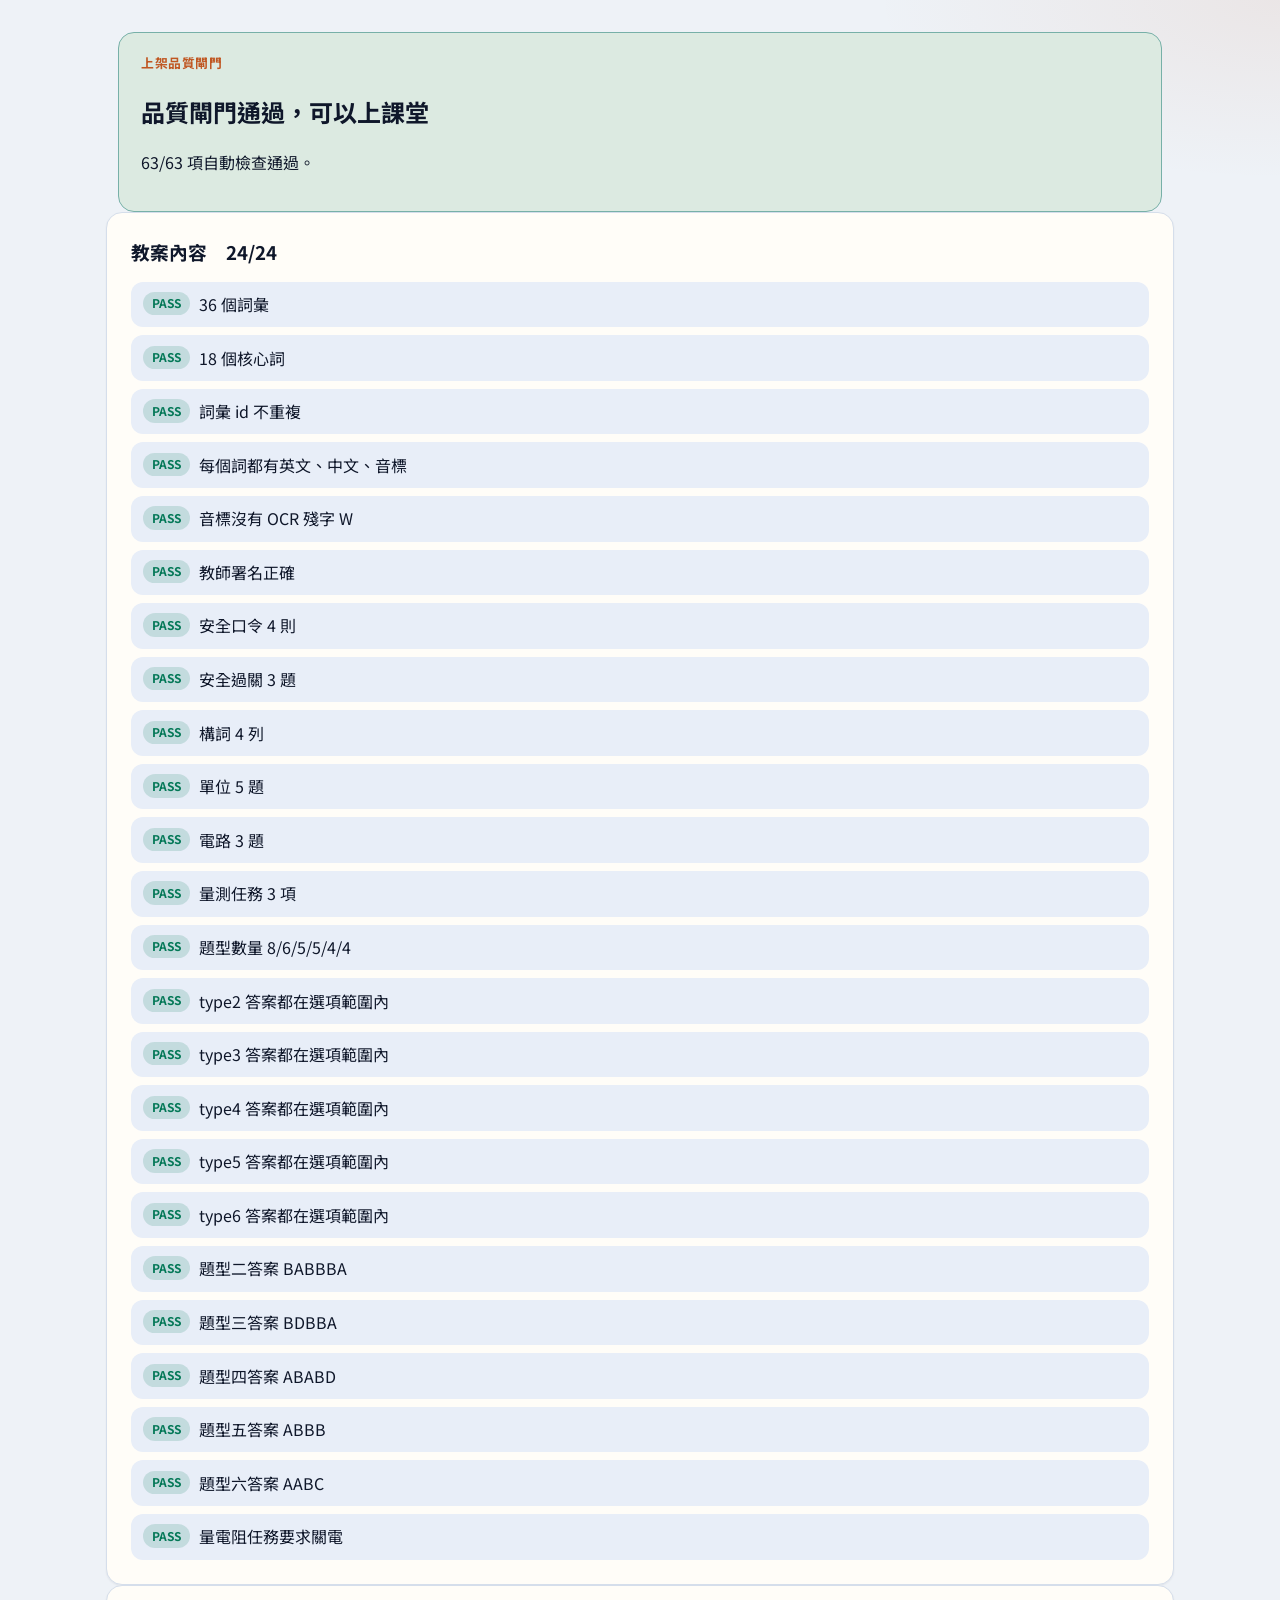
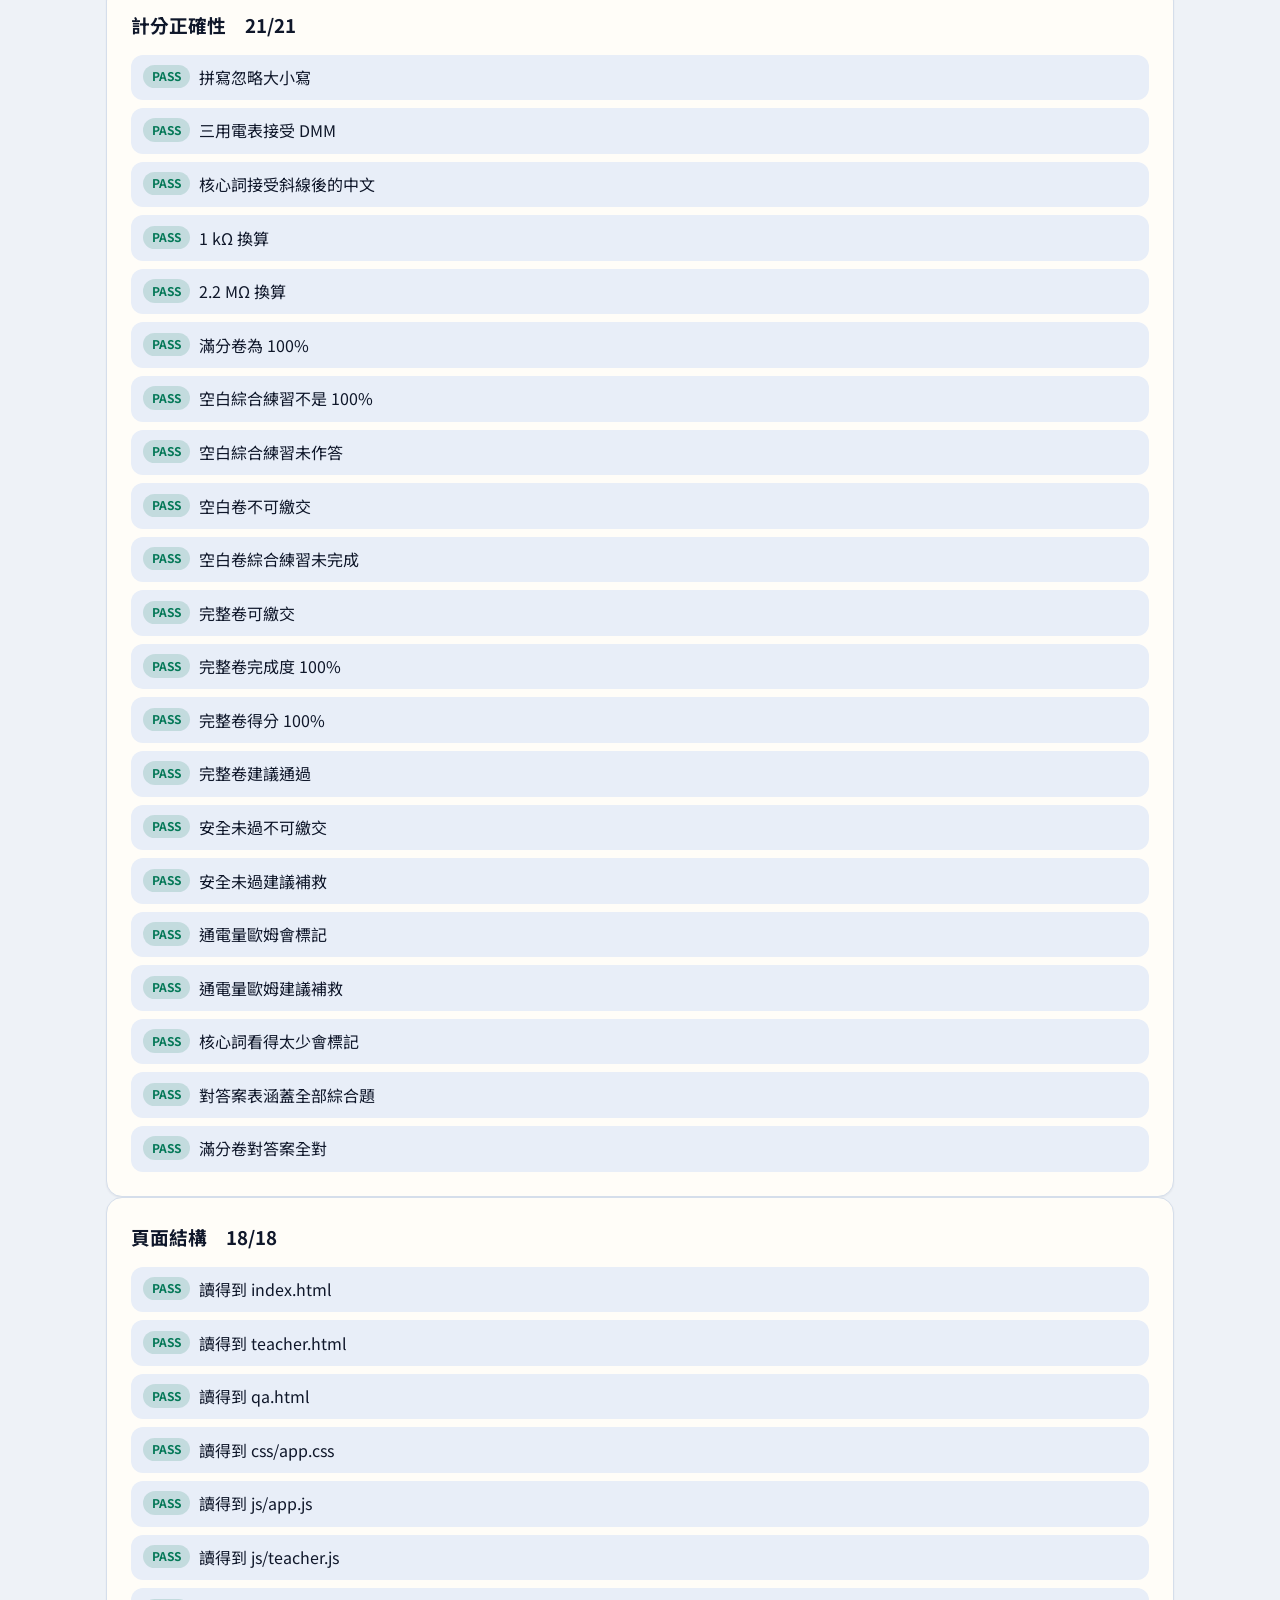
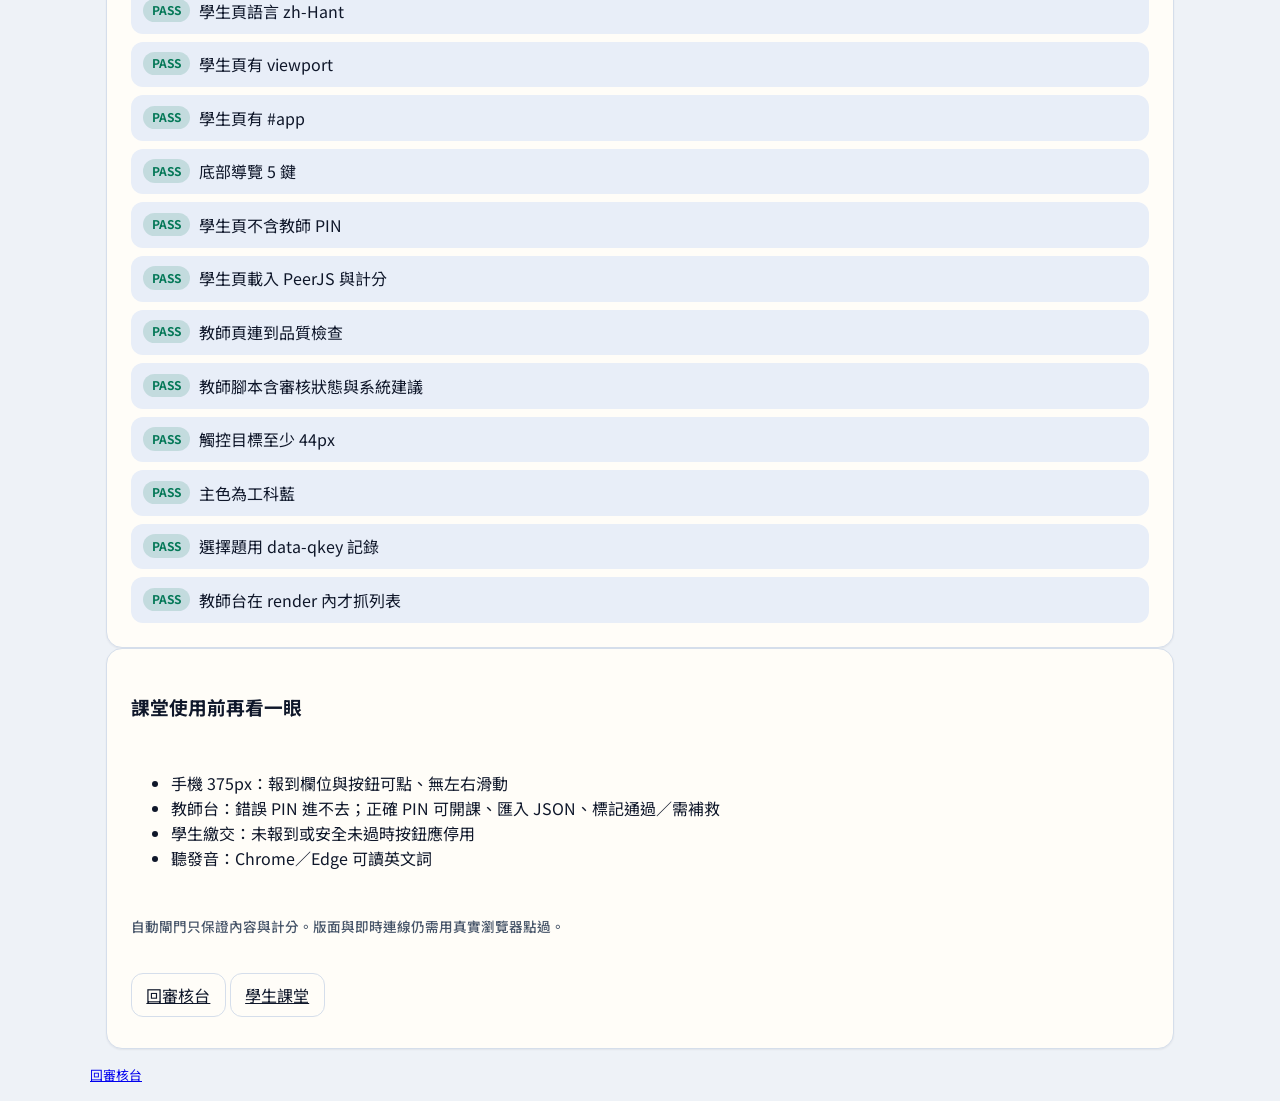
==== qa.html @ 3481a783 "Add the classroom site foundation with scoring, teacher review, and a quality gate. EOF  Co-authored" ====
<!DOCTYPE html>
<html lang="zh-Hant">
<head>
  <meta charset="UTF-8">
  <meta name="viewport" content="width=device-width, initial-scale=1">
  <title>品質檢查｜DMM English Lab</title>
  <link rel="stylesheet" href="css/app.css">
  <link href="https://fonts.googleapis.com/css2?family=IBM+Plex+Sans:wght@400;600&family=Noto+Sans+TC:wght@400;700&display=swap" rel="stylesheet">
</head>
<body>
  <main id="results" style="padding:1rem"></main>
  <p class="footer-note"><a href="teacher.html">回審核台</a></p>
  <script src="js/content.js"></script>
  <script src="js/store.js"></script>
  <script src="js/score.js"></script>
  <script src="js/qa.js"></script>
</body>
</html>
---- css/app.css ----
:root {
  --color-primary: #1e4e8c;
  --color-primary-hover: #163a68;
  --color-on-primary: #ffffff;
  --color-secondary: #c05621;
  --color-accent: #0f766e;
  --color-background: #eef2f7;
  --color-paper: #fffdf8;
  --color-foreground: #0f172a;
  --color-muted: #e8eef8;
  --color-muted-fg: #475569;
  --color-border: #d5deeb;
  --color-destructive: #b42318;
  --color-success: #047857;
  --color-warning: #b45309;
  --color-ring: #1e4e8c;
  --space-xs: 0.25rem;
  --space-sm: 0.5rem;
  --space-md: 1rem;
  --space-lg: 1.5rem;
  --space-xl: 2rem;
  --space-2xl: 3rem;
  --shadow-sm: 0 1px 2px rgba(15, 23, 42, 0.06);
  --shadow-md: 0 6px 16px rgba(15, 23, 42, 0.08);
  --shadow-lg: 0 16px 32px rgba(15, 23, 42, 0.12);
  --radius: 16px;
  --radius-sm: 10px;
  --font: "Noto Sans TC", "IBM Plex Sans", "Segoe UI", sans-serif;
  --mono: "IBM Plex Mono", "Cascadia Mono", ui-monospace, monospace;
  --z-nav: 50;
  --z-overlay: 60;
  --z-modal: 70;
  --focus: 0 0 0 3px rgba(30, 78, 140, 0.35);
}

@media (prefers-color-scheme: dark) {
  :root {
    --color-background: #0b1220;
    --color-paper: #121a2b;
    --color-foreground: #f1f5f9;
    --color-muted: #1b2538;
    --color-muted-fg: #94a3b8;
    --color-border: #2b3b57;
    --color-primary: #6ea8ff;
    --color-on-primary: #0b1220;
    --color-primary-hover: #8bb8ff;
    --shadow-md: 0 8px 20px rgba(0, 0, 0, 0.35);
  }
}

* { box-sizing: border-box; }
html, body { margin: 0; min-height: 100%; }
html { color-scheme: light dark; }
body {
  font-family: var(--font);
  background:
    radial-gradient(1200px 500px at 10% -10%, rgba(30, 78, 140, 0.12), transparent 50%),
    radial-gradient(900px 400px at 100% 0%, rgba(192, 86, 33, 0.08), transparent 45%),
    var(--color-background);
  color: var(--color-foreground);
  line-height: 1.55;
  font-size: 16px;
}

img, svg { display: block; max-width: 100%; }
button, a, input, select, textarea { font: inherit; }
button, .btn { cursor: pointer; }
:focus-visible { outline: none; box-shadow: var(--focus); }

.app-shell {
  min-height: 100dvh;
  display: grid;
  grid-template-rows: auto 1fr auto;
}

.topbar {
  position: sticky;
  top: 0;
  z-index: var(--z-nav);
  display: flex;
  align-items: center;
  gap: var(--space-md);
  padding: 0.75rem 1rem;
  background: color-mix(in srgb, var(--color-paper) 88%, transparent);
  backdrop-filter: blur(12px);
  border-bottom: 1px solid var(--color-border);
}
.brand { display: flex; align-items: center; gap: 0.75rem; min-width: 0; }
.brand-mark {
  width: 40px; height: 40px; flex: 0 0 40px;
  border-radius: 12px;
  background: var(--color-primary);
  color: var(--color-on-primary);
  display: grid; place-items: center;
}
.brand h1 { font-size: 0.95rem; margin: 0; line-height: 1.25; }
.brand p { margin: 0; color: var(--color-muted-fg); font-size: 0.75rem; }
.topbar-progress { flex: 1; min-width: 80px; }
.progress-track {
  height: 8px; border-radius: 99px;
  background: var(--color-muted);
  overflow: hidden;
}
.progress-fill {
  height: 100%; width: 0;
  background: linear-gradient(90deg, var(--color-accent), var(--color-primary));
  transition: width 220ms ease;
}
.icon-btn, .btn {
  min-height: 44px;
  min-width: 44px;
  border: 1px solid transparent;
  border-radius: 12px;
  padding: 0.55rem 0.9rem;
  background: var(--color-muted);
  color: var(--color-foreground);
  transition: background 180ms ease, transform 160ms ease, box-shadow 180ms ease;
}
.icon-btn { display: grid; place-items: center; padding: 0.5rem; }
.btn:hover, .icon-btn:hover { background: color-mix(in srgb, var(--color-muted) 70%, var(--color-primary) 12%); }
.btn:active, .icon-btn:active { transform: translateY(1px) scale(0.98); }
.btn-primary { background: var(--color-primary); color: var(--color-on-primary); }
.btn-primary:hover { background: var(--color-primary-hover); }
.btn-accent { background: var(--color-accent); color: #fff; }
.btn-ghost { background: transparent; border-color: var(--color-border); }
.btn-danger { background: var(--color-destructive); color: #fff; }
.btn:disabled { opacity: 0.5; cursor: not-allowed; transform: none; }

main { width: min(1100px, calc(100% - 1.5rem)); margin: 0 auto; padding: 1rem 0 5.5rem; }
.footer-note {
  width: min(1100px, calc(100% - 1.5rem));
  margin: 0 auto 1rem;
  color: var(--color-muted-fg);
  font-size: 0.8rem;
  display: flex; justify-content: space-between; gap: 1rem; flex-wrap: wrap;
}

.hero, .card, .module-card, .stat, .panel {
  background: var(--color-paper);
  border: 1px solid var(--color-border);
  border-radius: var(--radius);
  box-shadow: var(--shadow-sm);
}
.hero { padding: 1.5rem; display: grid; gap: 1rem; }
.hero h2 { margin: 0 0 0.35rem; font-size: clamp(1.4rem, 3vw, 2rem); }
.kicker { color: var(--color-secondary); font-weight: 700; letter-spacing: 0.04em; font-size: 0.8rem; }
.hero-grid { display: grid; grid-template-columns: 1.4fr 1fr; gap: 1rem; }
@media (max-width: 800px) { .hero-grid { grid-template-columns: 1fr; } }

.goal-list { margin: 0; padding: 0; list-style: none; display: grid; gap: 0.5rem; }
.goal-list li {
  display: flex; gap: 0.6rem; align-items: flex-start;
  padding: 0.65rem 0.75rem; border-radius: 12px; background: var(--color-muted);
}
.badge {
  display: inline-flex; align-items: center; gap: 0.3rem;
  border-radius: 999px; padding: 0.15rem 0.55rem;
  font-size: 0.75rem; font-weight: 700;
  background: color-mix(in srgb, var(--color-secondary) 18%, transparent);
  color: var(--color-secondary);
}
.badge-core { background: color-mix(in srgb, var(--color-primary) 16%, transparent); color: var(--color-primary); }
.badge-ok { background: color-mix(in srgb, var(--color-success) 16%, transparent); color: var(--color-success); }
.badge-warn { background: color-mix(in srgb, var(--color-warning) 18%, transparent); color: var(--color-warning); }
.badge-bad { background: color-mix(in srgb, var(--color-destructive) 16%, transparent); color: var(--color-destructive); }

.grid { display: grid; gap: 0.9rem; }
.grid-2 { grid-template-columns: repeat(2, minmax(0, 1fr)); }
.grid-3 { grid-template-columns: repeat(3, minmax(0, 1fr)); }
@media (max-width: 800px) { .grid-2, .grid-3 { grid-template-columns: 1fr; } }

.module-card { padding: 1rem; display: grid; gap: 0.45rem; text-align: left; width: 100%; }
.module-card .meta { color: var(--color-muted-fg); font-size: 0.85rem; }
.module-card.done { border-color: color-mix(in srgb, var(--color-success) 45%, var(--color-border)); }

.form { display: grid; gap: 0.85rem; }
label { display: grid; gap: 0.3rem; font-weight: 650; }
input, select, textarea {
  min-height: 44px; border-radius: 12px;
  border: 1px solid var(--color-border);
  background: var(--color-paper);
  color: var(--color-foreground);
  padding: 0.55rem 0.75rem;
}
.help { font-weight: 500; color: var(--color-muted-fg); font-size: 0.85rem; }
.error { color: var(--color-destructive); font-size: 0.85rem; }

.choice, .flash, .task {
  border: 1px solid var(--color-border);
  border-radius: 14px;
  padding: 0.85rem 1rem;
  background: var(--color-paper);
  text-align: left;
  width: 100%;
}
.choice { display: flex; gap: 0.7rem; align-items: center; min-height: 48px; }
.choice.selected { border-color: var(--color-primary); box-shadow: var(--focus); }
.choice.correct { border-color: var(--color-success); background: color-mix(in srgb, var(--color-success) 10%, var(--color-paper)); }
.choice.wrong { border-color: var(--color-destructive); background: color-mix(in srgb, var(--color-destructive) 8%, var(--color-paper)); }

.flash {
  min-height: 220px;
  display: grid; place-items: center; text-align: center; gap: 0.4rem;
}
.flash .en { font-size: clamp(1.4rem, 4vw, 2.1rem); font-weight: 800; }
.flash .kk { font-family: var(--mono); color: var(--color-muted-fg); }
.star { color: var(--color-secondary); }

.lab {
  display: grid; grid-template-columns: 1.1fr 0.9fr; gap: 1rem;
}
@media (max-width: 860px) { .lab { grid-template-columns: 1fr; } }
.meter {
  background: #111827; color: #d1fae5; border-radius: 18px; padding: 1rem;
  font-family: var(--mono);
}
.meter-screen {
  background: #042f2e; border-radius: 10px; padding: 0.8rem;
  font-size: 1.6rem; letter-spacing: 0.04em;
}
.knob-row, .probe-row { display: flex; flex-wrap: wrap; gap: 0.5rem; margin-top: 0.8rem; }
.seg {
  min-height: 44px; border-radius: 999px; border: 1px solid #334155;
  background: #1f2937; color: #e2e8f0; padding: 0.4rem 0.8rem;
}
.seg.on { background: var(--color-accent); border-color: transparent; color: #fff; }

.dock {
  position: fixed; bottom: 0; left: 0; right: 0; z-index: var(--z-nav);
  background: color-mix(in srgb, var(--color-paper) 92%, transparent);
  backdrop-filter: blur(12px);
  border-top: 1px solid var(--color-border);
  display: flex; justify-content: center; gap: 0.5rem;
  padding: 0.55rem 0.75rem calc(0.55rem + env(safe-area-inset-bottom));
}
.dock a, .dock button {
  flex: 1; max-width: 160px;
  display: grid; justify-items: center; gap: 0.15rem;
  font-size: 0.75rem; text-decoration: none; color: var(--color-muted-fg);
  background: transparent; border: 0; min-height: 48px;
}
.dock .active { color: var(--color-primary); font-weight: 700; }

.modal-bg {
  position: fixed; inset: 0; z-index: var(--z-modal);
  background: rgba(15, 23, 42, 0.52);
  display: grid; place-items: center; padding: 1rem;
}
.modal { width: min(560px, 100%); padding: 1.2rem; }
.hidden { display: none !important; }
.sr-only {
  position: absolute; width: 1px; height: 1px; padding: 0; margin: -1px;
  overflow: hidden; clip: rect(0,0,0,0); border: 0;
}

table { width: 100%; border-collapse: collapse; }
th, td { border-bottom: 1px solid var(--color-border); padding: 0.55rem 0.4rem; text-align: left; vertical-align: top; }
th { font-size: 0.8rem; color: var(--color-muted-fg); }
.table-wrap { overflow: auto; }

.toast {
  position: fixed; right: 1rem; bottom: 5.2rem; z-index: var(--z-overlay);
  background: var(--color-foreground); color: var(--color-paper);
  padding: 0.7rem 0.9rem; border-radius: 12px; box-shadow: var(--shadow-lg);
}

@media (prefers-reduced-motion: reduce) {
  * { animation: none !important; transition: none !important; }
}

.qa-banner {
  padding: 1.25rem 1.4rem;
  border-radius: var(--radius);
  margin: 1rem auto 0;
  width: min(1100px, calc(100% - 1.5rem));
  border: 1px solid var(--color-border);
}
.qa-banner.pass {
  background: color-mix(in srgb, var(--color-success) 14%, var(--color-paper));
  border-color: color-mix(in srgb, var(--color-success) 45%, var(--color-border));
}
.qa-banner.fail {
  background: color-mix(in srgb, var(--color-destructive) 10%, var(--color-paper));
  border-color: color-mix(in srgb, var(--color-destructive) 40%, var(--color-border));
}
.qa-group h3 { margin: 0; }
.verdict {
  padding: 0.9rem 1rem;
  border-radius: 12px;
  border: 1px solid var(--color-border);
  background: var(--color-muted);
}
.verdict.pass { border-color: color-mix(in srgb, var(--color-success) 45%, var(--color-border)); }
.verdict.fail { border-color: color-mix(in srgb, var(--color-destructive) 45%, var(--color-border)); }
.verdict.warn { border-color: color-mix(in srgb, var(--color-warning) 45%, var(--color-border)); }
.verdict p { margin: 0.35rem 0 0; }
.answer-row {
  display: flex;
  justify-content: space-between;
  gap: 1rem;
  padding: 0.45rem 0;
  border-bottom: 1px solid var(--color-border);
  font-size: 0.9rem;
}
.answer-row.wrong { color: var(--color-destructive); }
.filter-bar .btn.on {
  background: var(--color-primary);
  color: var(--color-on-primary);
  border-color: transparent;
}
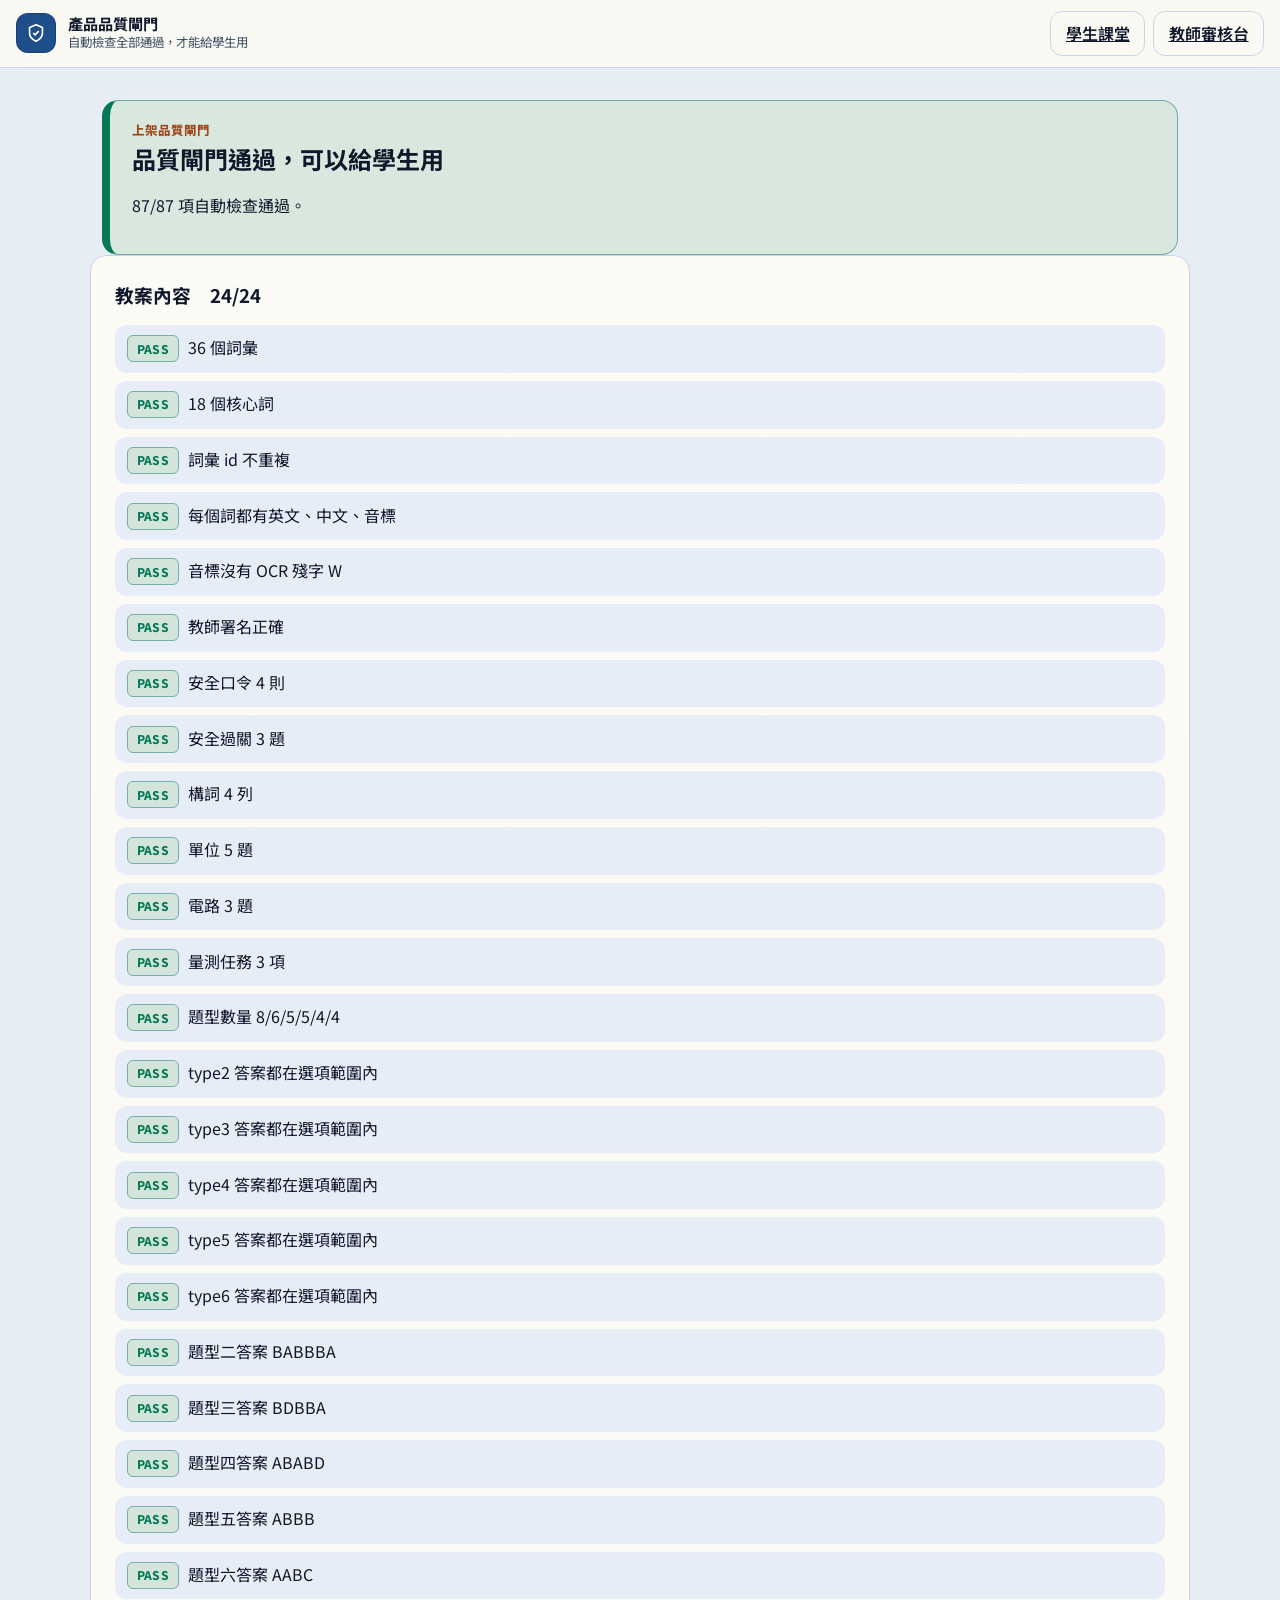
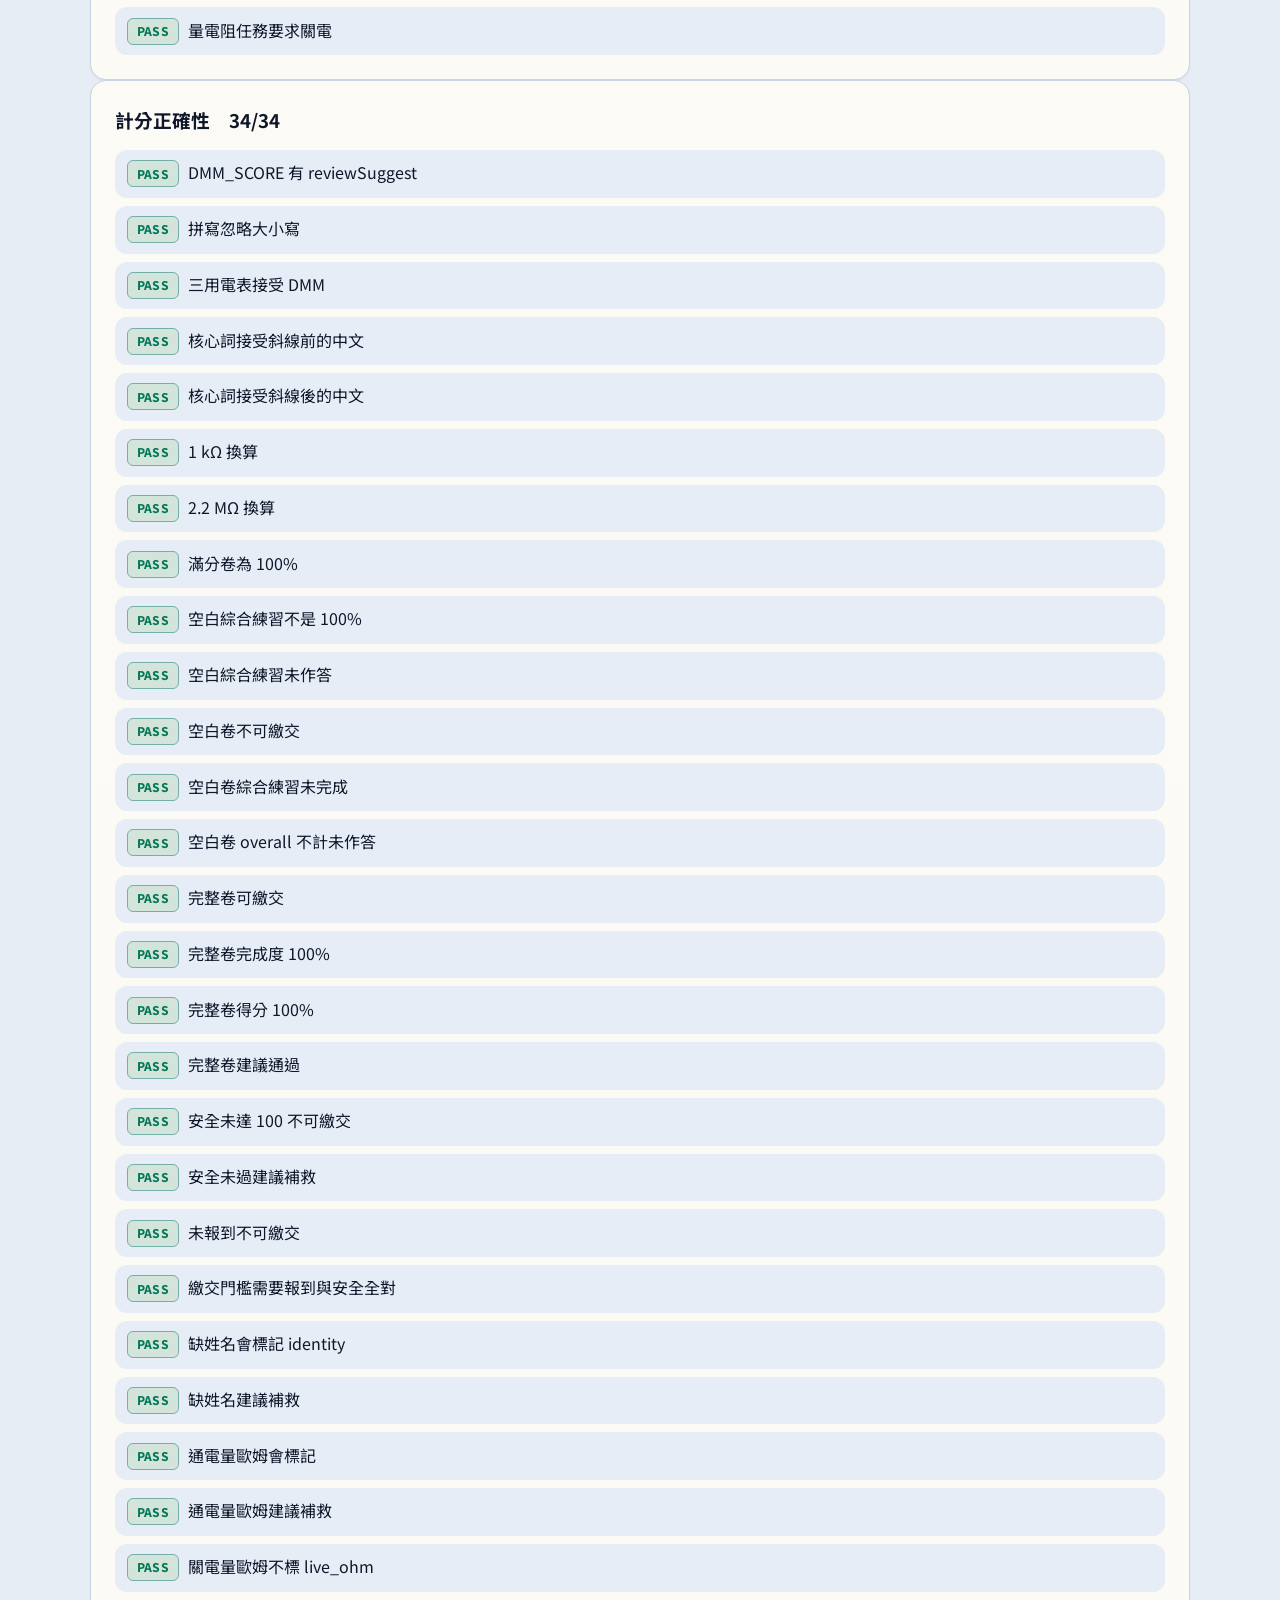
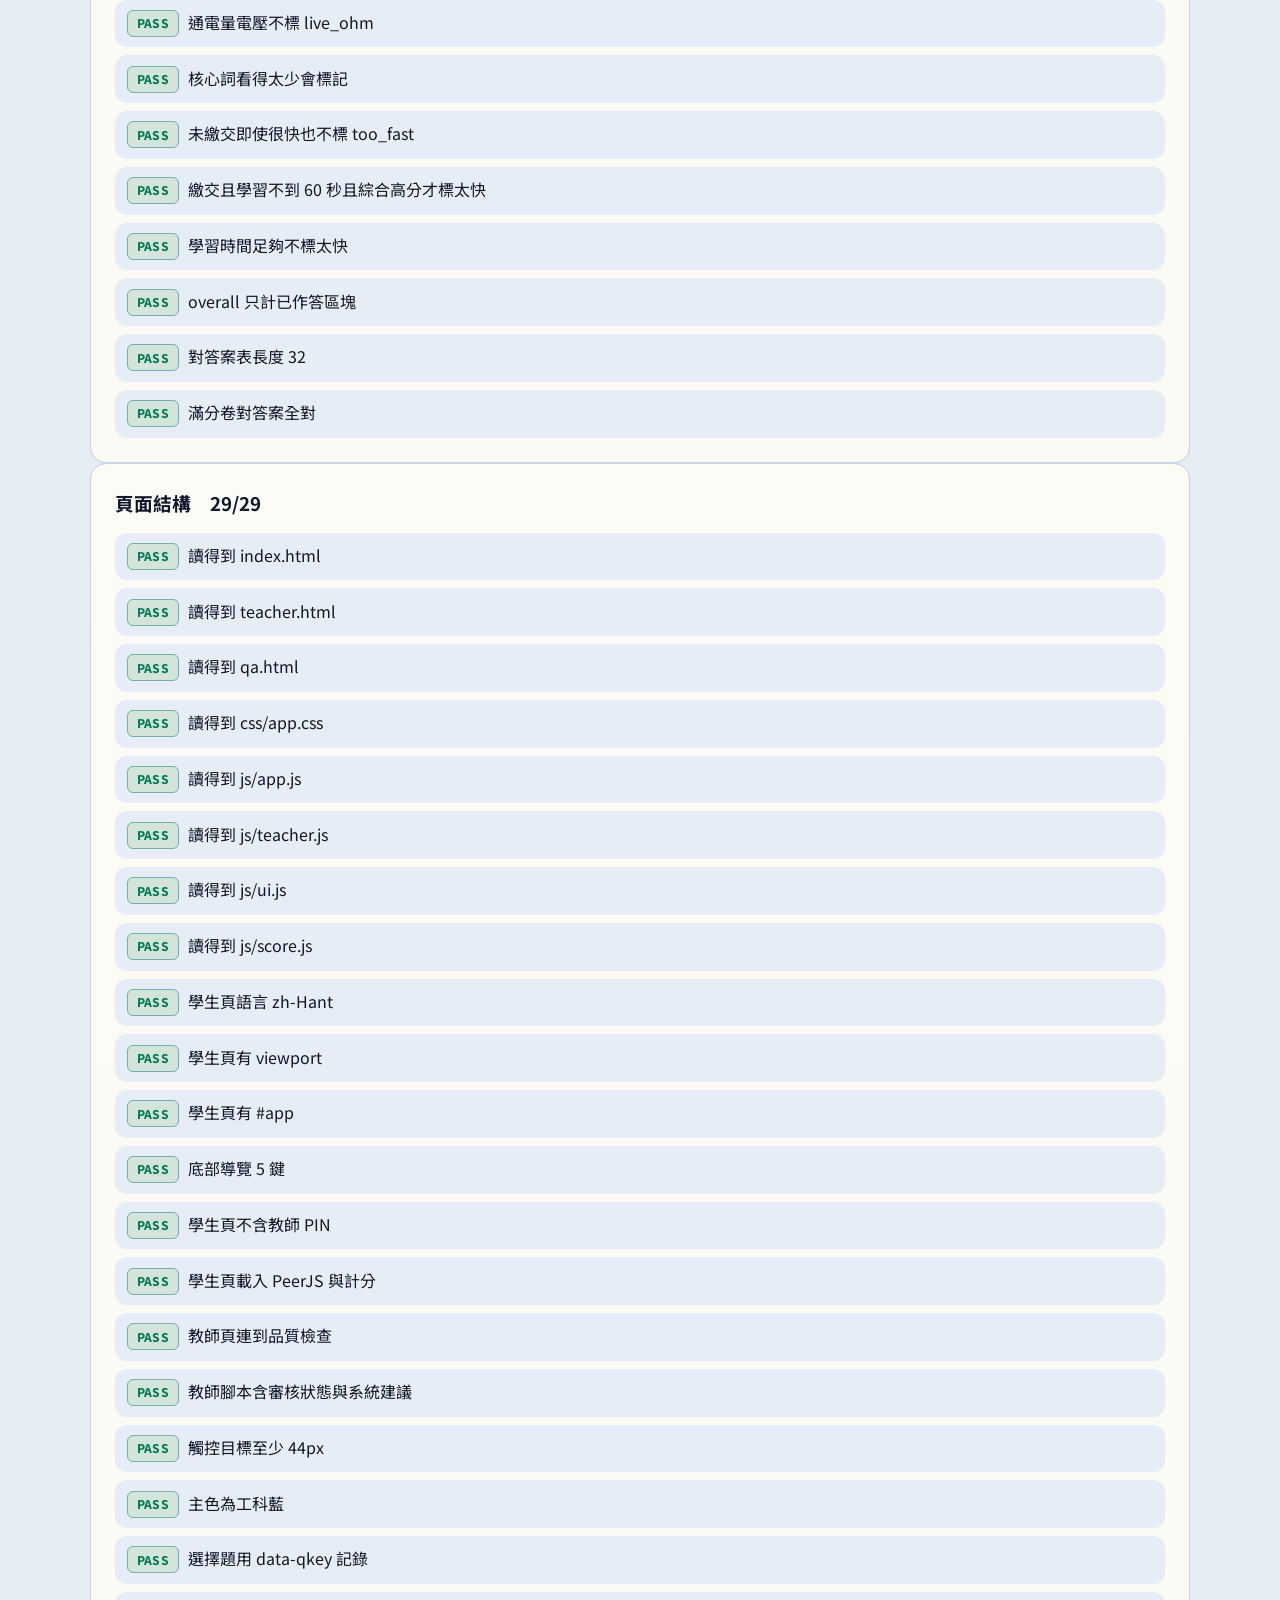
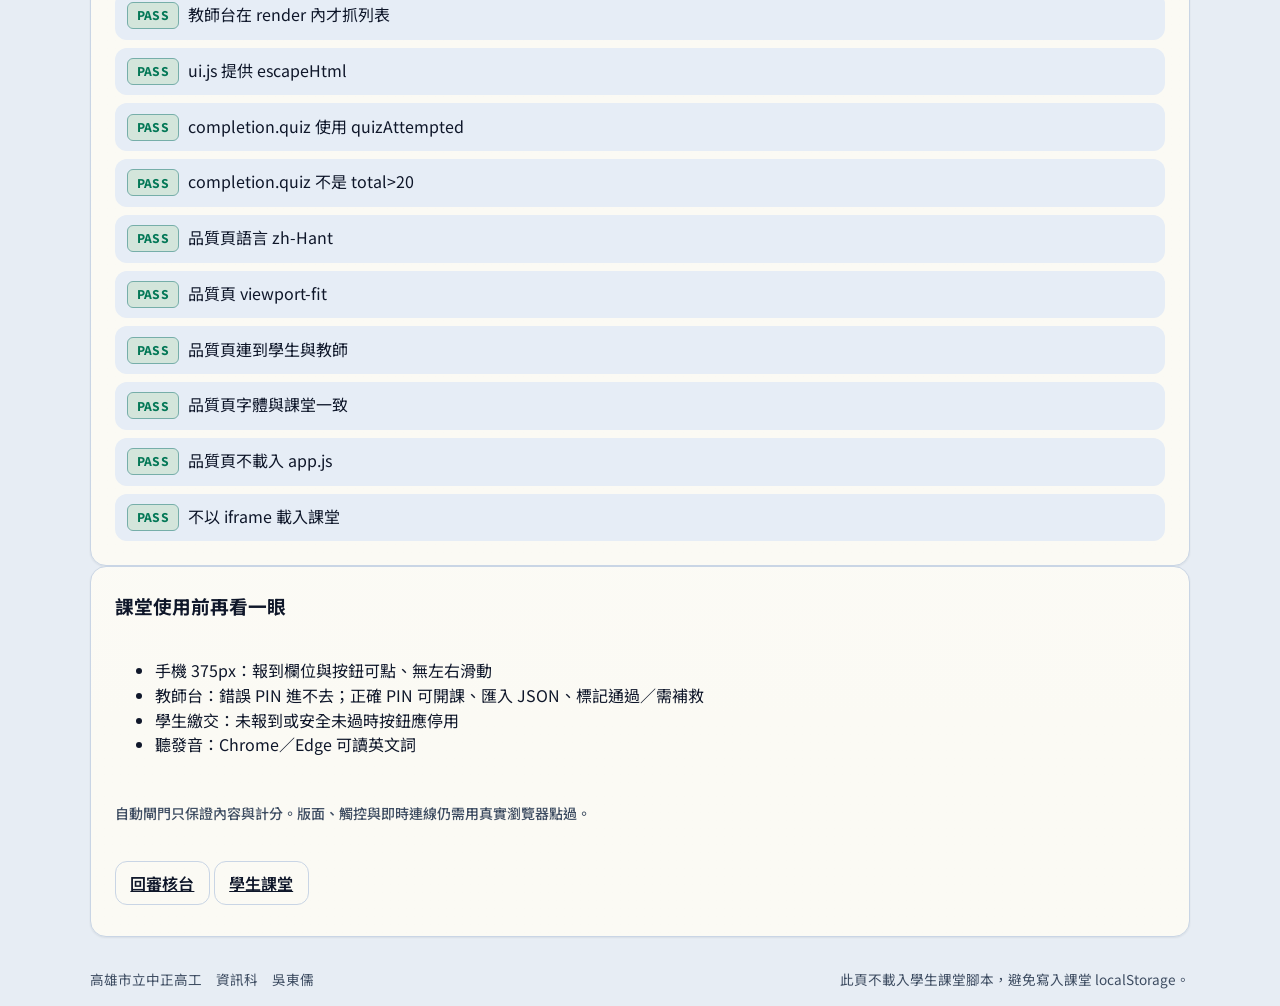
==== commit 53ae5eb5: "Make the quality page a real release gate with stricter automated checks. Co-authored-by: Cursor <cu" ====
--- a/qa.html
+++ b/qa.html
@@ -2,14 +2,43 @@
 <html lang="zh-Hant">
 <head>
   <meta charset="UTF-8">
-  <meta name="viewport" content="width=device-width, initial-scale=1">
-  <title>品質檢查｜DMM English Lab</title>
+  <meta name="viewport" content="width=device-width, initial-scale=1, viewport-fit=cover">
+  <meta name="theme-color" content="#1E4E8C">
+  <title>品質檢查進行中｜尚未給學生用</title>
+  <link rel="preconnect" href="https://fonts.googleapis.com">
+  <link rel="preconnect" href="https://fonts.gstatic.com" crossorigin>
+  <link href="https://fonts.googleapis.com/css2?family=IBM+Plex+Sans:wght@400;500;600;700&family=Noto+Sans+TC:wght@400;500;700;800&display=swap" rel="stylesheet">
   <link rel="stylesheet" href="css/app.css">
-  <link href="https://fonts.googleapis.com/css2?family=IBM+Plex+Sans:wght@400;600&family=Noto+Sans+TC:wght@400;700&display=swap" rel="stylesheet">
 </head>
 <body>
-  <main id="results" style="padding:1rem"></main>
-  <p class="footer-note"><a href="teacher.html">回審核台</a></p>
+  <div class="app-shell">
+    <header class="topbar">
+      <div class="brand">
+        <div class="brand-mark" aria-hidden="true">
+          <svg width="22" height="22" viewBox="0 0 24 24" fill="none" stroke="currentColor" stroke-width="1.8"><path d="M12 3 5 6v6c0 5 3.5 7.5 7 9 3.5-1.5 7-4 7-9V6l-7-3Z"/><path d="m9 12 2 2 4-4"/></svg>
+        </div>
+        <div>
+          <h1>產品品質閘門</h1>
+          <p>自動檢查全部通過，才能給學生用</p>
+        </div>
+      </div>
+      <nav aria-label="相關頁面" style="display:flex;gap:.5rem;flex-wrap:wrap;margin-left:auto">
+        <a class="btn btn-ghost" href="index.html">學生課堂</a>
+        <a class="btn btn-ghost" href="teacher.html">教師審核台</a>
+      </nav>
+    </header>
+    <main id="results">
+      <article class="qa-banner">
+        <div class="kicker">上架品質閘門</div>
+        <h2>檢查進行中…</h2>
+        <p>通過前請勿把課堂連結發給學生。</p>
+      </article>
+    </main>
+    <p class="footer-note">
+      <span>高雄市立中正高工　資訊科　吳東儒</span>
+      <span>此頁不載入學生課堂腳本，避免寫入課堂 localStorage。</span>
+    </p>
+  </div>
   <script src="js/content.js"></script>
   <script src="js/store.js"></script>
   <script src="js/score.js"></script>
--- a/css/app.css
+++ b/css/app.css
@@ -3,74 +3,102 @@
   --color-primary-hover: #163a68;
   --color-on-primary: #ffffff;
   --color-secondary: #c05621;
+  --color-secondary-ink: color-mix(in srgb, var(--color-secondary) 80%, #1a0a04 20%);
   --color-accent: #0f766e;
-  --color-background: #eef2f7;
-  --color-paper: #fffdf8;
+  --color-on-accent: #ffffff;
+  --color-background: #e7edf4;
+  --color-paper: #fbfaf4;
   --color-foreground: #0f172a;
-  --color-muted: #e8eef8;
-  --color-muted-fg: #475569;
-  --color-border: #d5deeb;
+  --color-muted: #e6edf6;
+  --color-muted-fg: #3d4c61;
+  --color-border: #c9d5e5;
   --color-destructive: #b42318;
+  --color-destructive-fill: #b42318;
+  --color-on-destructive: #ffffff;
   --color-success: #047857;
   --color-warning: #b45309;
   --color-ring: #1e4e8c;
+  --color-lcd: #c8f04a;
+  --color-lcd-bg: #0b1a10;
   --space-xs: 0.25rem;
   --space-sm: 0.5rem;
   --space-md: 1rem;
   --space-lg: 1.5rem;
   --space-xl: 2rem;
   --space-2xl: 3rem;
-  --shadow-sm: 0 1px 2px rgba(15, 23, 42, 0.06);
+  --shadow-sm: 0 1px 2px rgba(15, 23, 42, 0.07);
   --shadow-md: 0 6px 16px rgba(15, 23, 42, 0.08);
   --shadow-lg: 0 16px 32px rgba(15, 23, 42, 0.12);
   --radius: 16px;
   --radius-sm: 10px;
   --font: "Noto Sans TC", "IBM Plex Sans", "Segoe UI", sans-serif;
-  --mono: "IBM Plex Mono", "Cascadia Mono", ui-monospace, monospace;
+  --mono: ui-monospace, "Cascadia Mono", "IBM Plex Sans", "Segoe UI", monospace;
   --z-nav: 50;
   --z-overlay: 60;
   --z-modal: 70;
-  --focus: 0 0 0 3px rgba(30, 78, 140, 0.35);
+  --focus: 0 0 0 3px rgba(30, 78, 140, 0.38);
+  --dock-clearance: calc(6.5rem + env(safe-area-inset-bottom, 0px));
 }
 
 @media (prefers-color-scheme: dark) {
   :root {
-    --color-background: #0b1220;
-    --color-paper: #121a2b;
-    --color-foreground: #f1f5f9;
-    --color-muted: #1b2538;
-    --color-muted-fg: #94a3b8;
-    --color-border: #2b3b57;
+    --color-background: #070c14;
+    --color-paper: #1a2538;
+    --color-foreground: #f4f7fb;
+    --color-muted: #243348;
+    --color-muted-fg: #c5d3e4;
+    --color-border: #42587a;
     --color-primary: #6ea8ff;
-    --color-on-primary: #0b1220;
+    --color-on-primary: #071018;
     --color-primary-hover: #8bb8ff;
-    --shadow-md: 0 8px 20px rgba(0, 0, 0, 0.35);
+    --color-ring: #6ea8ff;
+    --color-secondary-ink: #f0b07a;
+    --color-success: #4ade9a;
+    --color-warning: #f0c14b;
+    --color-destructive: #f3a39a;
+    --color-destructive-fill: #b42318;
+    --shadow-md: 0 8px 20px rgba(0, 0, 0, 0.4);
+    --shadow-lg: 0 16px 32px rgba(0, 0, 0, 0.45);
+    --focus: 0 0 0 3px rgba(110, 168, 255, 0.5);
   }
 }
 
 * { box-sizing: border-box; }
 html, body { margin: 0; min-height: 100%; }
-html { color-scheme: light dark; }
+html {
+  color-scheme: light dark;
+  overflow-x: clip;
+}
 body {
   font-family: var(--font);
   background:
-    radial-gradient(1200px 500px at 10% -10%, rgba(30, 78, 140, 0.12), transparent 50%),
-    radial-gradient(900px 400px at 100% 0%, rgba(192, 86, 33, 0.08), transparent 45%),
+    radial-gradient(900px 380px at 0% -18%, rgba(30, 78, 140, 0.07), transparent 58%),
     var(--color-background);
   color: var(--color-foreground);
   line-height: 1.55;
   font-size: 16px;
+  overflow-x: clip;
+  max-width: 100%;
 }
 
 img, svg { display: block; max-width: 100%; }
-button, a, input, select, textarea { font: inherit; }
-button, .btn { cursor: pointer; }
-:focus-visible { outline: none; box-shadow: var(--focus); }
+button, a, input, select, textarea {
+  font: inherit;
+  touch-action: manipulation;
+}
+button, .btn, .choice, .seg, .icon-btn, .module-card, .dock a, .dock button { cursor: pointer; }
+:focus-visible {
+  outline: 2px solid var(--color-ring);
+  outline-offset: 2px;
+  box-shadow: var(--focus);
+}
 
 .app-shell {
   min-height: 100dvh;
   display: grid;
   grid-template-rows: auto 1fr auto;
+  min-width: 0;
+  max-width: 100%;
 }
 
 .topbar {
@@ -80,10 +108,11 @@
   display: flex;
   align-items: center;
   gap: var(--space-md);
-  padding: 0.75rem 1rem;
-  background: color-mix(in srgb, var(--color-paper) 88%, transparent);
+  padding: calc(0.7rem + env(safe-area-inset-top, 0px)) 1rem 0.7rem;
+  background: color-mix(in srgb, var(--color-paper) 92%, transparent);
   backdrop-filter: blur(12px);
   border-bottom: 1px solid var(--color-border);
+  min-width: 0;
 }
 .brand { display: flex; align-items: center; gap: 0.75rem; min-width: 0; }
 .brand-mark {
@@ -92,20 +121,30 @@
   background: var(--color-primary);
   color: var(--color-on-primary);
   display: grid; place-items: center;
-}
-.brand h1 { font-size: 0.95rem; margin: 0; line-height: 1.25; }
-.brand p { margin: 0; color: var(--color-muted-fg); font-size: 0.75rem; }
-.topbar-progress { flex: 1; min-width: 80px; }
+  box-shadow: inset 0 0 0 1px color-mix(in srgb, #000 18%, transparent);
+}
+.brand h1 {
+  font-size: 0.95rem; margin: 0; line-height: 1.25;
+  overflow: hidden; text-overflow: ellipsis; white-space: nowrap;
+}
+.brand p {
+  margin: 0; color: var(--color-muted-fg); font-size: 0.78rem;
+  overflow: hidden; text-overflow: ellipsis; white-space: nowrap;
+}
+.topbar .btn { flex: 0 0 auto; }
+.topbar-progress { flex: 1; min-width: 72px; }
 .progress-track {
   height: 8px; border-radius: 99px;
   background: var(--color-muted);
   overflow: hidden;
+  border: 1px solid var(--color-border);
 }
 .progress-fill {
   height: 100%; width: 0;
   background: linear-gradient(90deg, var(--color-accent), var(--color-primary));
   transition: width 220ms ease;
 }
+
 .icon-btn, .btn {
   min-height: 44px;
   min-width: 44px;
@@ -114,76 +153,188 @@
   padding: 0.55rem 0.9rem;
   background: var(--color-muted);
   color: var(--color-foreground);
-  transition: background 180ms ease, transform 160ms ease, box-shadow 180ms ease;
+  transition: background 180ms ease, transform 160ms ease, box-shadow 180ms ease, border-color 180ms ease;
+  font-weight: 600;
 }
 .icon-btn { display: grid; place-items: center; padding: 0.5rem; }
 .btn:hover, .icon-btn:hover { background: color-mix(in srgb, var(--color-muted) 70%, var(--color-primary) 12%); }
 .btn:active, .icon-btn:active { transform: translateY(1px) scale(0.98); }
-.btn-primary { background: var(--color-primary); color: var(--color-on-primary); }
+.btn-primary {
+  background: var(--color-primary);
+  color: var(--color-on-primary);
+  border-color: color-mix(in srgb, var(--color-primary) 70%, #000 30%);
+}
 .btn-primary:hover { background: var(--color-primary-hover); }
-.btn-accent { background: var(--color-accent); color: #fff; }
+.btn-accent {
+  background: var(--color-accent);
+  color: var(--color-on-accent);
+  border-color: color-mix(in srgb, var(--color-accent) 70%, #000 30%);
+}
+.btn-accent:hover { background: color-mix(in srgb, var(--color-accent) 86%, #000 14%); }
 .btn-ghost { background: transparent; border-color: var(--color-border); }
-.btn-danger { background: var(--color-destructive); color: #fff; }
+.btn-danger {
+  background: var(--color-destructive-fill);
+  color: var(--color-on-destructive);
+  border-color: color-mix(in srgb, var(--color-destructive-fill) 70%, #000 30%);
+}
+.btn-danger:hover { background: color-mix(in srgb, var(--color-destructive-fill) 86%, #000 14%); }
 .btn:disabled { opacity: 0.5; cursor: not-allowed; transform: none; }
 
-main { width: min(1100px, calc(100% - 1.5rem)); margin: 0 auto; padding: 1rem 0 5.5rem; }
+main {
+  width: min(1100px, calc(100% - 1.5rem));
+  margin: 0 auto;
+  padding: 1rem 0 2rem;
+  min-width: 0;
+  max-width: 100%;
+}
+body:has(.dock) main {
+  padding-bottom: var(--dock-clearance);
+}
 .footer-note {
   width: min(1100px, calc(100% - 1.5rem));
   margin: 0 auto 1rem;
   color: var(--color-muted-fg);
-  font-size: 0.8rem;
+  font-size: 0.85rem;
   display: flex; justify-content: space-between; gap: 1rem; flex-wrap: wrap;
+  min-width: 0;
+}
+body:has(.dock) .footer-note {
+  margin-bottom: var(--dock-clearance);
+}
+.footer-note a {
+  color: var(--color-primary);
+  font-weight: 700;
+  text-underline-offset: 0.18em;
 }
 
 .hero, .card, .module-card, .stat, .panel {
-  background: var(--color-paper);
+  background-color: var(--color-paper);
+  background-image: linear-gradient(180deg, color-mix(in srgb, var(--color-paper) 88%, #fff 12%), var(--color-paper) 42%);
   border: 1px solid var(--color-border);
   border-radius: var(--radius);
   box-shadow: var(--shadow-sm);
+  min-width: 0;
+  max-width: 100%;
 }
 .hero { padding: 1.5rem; display: grid; gap: 1rem; }
-.hero h2 { margin: 0 0 0.35rem; font-size: clamp(1.4rem, 3vw, 2rem); }
-.kicker { color: var(--color-secondary); font-weight: 700; letter-spacing: 0.04em; font-size: 0.8rem; }
-.hero-grid { display: grid; grid-template-columns: 1.4fr 1fr; gap: 1rem; }
+.hero > *,
+.grid > *,
+.lab > *,
+.form > *,
+.task > * {
+  min-width: 0;
+  max-width: 100%;
+}
+.hero h2, .hero h3, .qa-banner h2 {
+  margin: 0 0 0.35rem;
+  overflow-wrap: anywhere;
+}
+.hero h2 { font-size: clamp(1.35rem, 3vw, 2rem); letter-spacing: -0.02em; }
+.kicker {
+  color: var(--color-secondary-ink);
+  font-weight: 800;
+  letter-spacing: 0.08em;
+  font-size: 0.78rem;
+  text-transform: uppercase;
+}
+.hero-grid { display: grid; grid-template-columns: 1.4fr 1fr; gap: 1rem; min-width: 0; }
 @media (max-width: 800px) { .hero-grid { grid-template-columns: 1fr; } }
 
 .goal-list { margin: 0; padding: 0; list-style: none; display: grid; gap: 0.5rem; }
 .goal-list li {
   display: flex; gap: 0.6rem; align-items: flex-start;
   padding: 0.65rem 0.75rem; border-radius: 12px; background: var(--color-muted);
-}
+  min-width: 0;
+}
+.goal-list li > * { min-width: 0; overflow-wrap: anywhere; }
+.goal-list .badge {
+  min-width: max-content;
+  flex: 0 0 auto;
+  overflow-wrap: normal;
+}
+
 .badge {
   display: inline-flex; align-items: center; gap: 0.3rem;
-  border-radius: 999px; padding: 0.15rem 0.55rem;
-  font-size: 0.75rem; font-weight: 700;
-  background: color-mix(in srgb, var(--color-secondary) 18%, transparent);
-  color: var(--color-secondary);
-}
-.badge-core { background: color-mix(in srgb, var(--color-primary) 16%, transparent); color: var(--color-primary); }
-.badge-ok { background: color-mix(in srgb, var(--color-success) 16%, transparent); color: var(--color-success); }
-.badge-warn { background: color-mix(in srgb, var(--color-warning) 18%, transparent); color: var(--color-warning); }
-.badge-bad { background: color-mix(in srgb, var(--color-destructive) 16%, transparent); color: var(--color-destructive); }
-
-.grid { display: grid; gap: 0.9rem; }
+  border-radius: 6px; padding: 0.2rem 0.55rem;
+  font-size: 0.75rem; font-weight: 800;
+  letter-spacing: 0.02em;
+  white-space: nowrap;
+  flex: 0 0 auto;
+  background: color-mix(in srgb, var(--color-secondary) 16%, var(--color-paper));
+  color: var(--color-secondary-ink);
+  border: 1px solid color-mix(in srgb, var(--color-secondary) 42%, var(--color-border));
+}
+.badge-core {
+  background: color-mix(in srgb, var(--color-primary) 16%, var(--color-paper));
+  color: var(--color-primary);
+  border-color: color-mix(in srgb, var(--color-primary) 42%, var(--color-border));
+}
+.badge-ok {
+  background: color-mix(in srgb, var(--color-success) 16%, var(--color-paper));
+  color: var(--color-success);
+  border-color: color-mix(in srgb, var(--color-success) 42%, var(--color-border));
+}
+.badge-warn {
+  background: color-mix(in srgb, var(--color-warning) 18%, var(--color-paper));
+  color: var(--color-warning);
+  border-color: color-mix(in srgb, var(--color-warning) 42%, var(--color-border));
+}
+.badge-bad {
+  background: color-mix(in srgb, var(--color-destructive) 16%, var(--color-paper));
+  color: var(--color-destructive);
+  border-color: color-mix(in srgb, var(--color-destructive) 42%, var(--color-border));
+}
+
+.grid { display: grid; gap: 0.9rem; min-width: 0; }
 .grid-2 { grid-template-columns: repeat(2, minmax(0, 1fr)); }
 .grid-3 { grid-template-columns: repeat(3, minmax(0, 1fr)); }
 @media (max-width: 800px) { .grid-2, .grid-3 { grid-template-columns: 1fr; } }
 
 .module-card { padding: 1rem; display: grid; gap: 0.45rem; text-align: left; width: 100%; }
 .module-card .meta { color: var(--color-muted-fg); font-size: 0.85rem; }
-.module-card.done { border-color: color-mix(in srgb, var(--color-success) 45%, var(--color-border)); }
-
-.form { display: grid; gap: 0.85rem; }
-label { display: grid; gap: 0.3rem; font-weight: 650; }
+.module-card.done {
+  border-color: color-mix(in srgb, var(--color-success) 45%, var(--color-border));
+  border-left: 5px solid var(--color-success);
+}
+
+.form { display: grid; gap: 0.85rem; min-width: 0; }
+label { display: grid; gap: 0.3rem; font-weight: 650; min-width: 0; }
 input, select, textarea {
   min-height: 44px; border-radius: 12px;
   border: 1px solid var(--color-border);
   background: var(--color-paper);
   color: var(--color-foreground);
   padding: 0.55rem 0.75rem;
-}
-.help { font-weight: 500; color: var(--color-muted-fg); font-size: 0.85rem; }
-.error { color: var(--color-destructive); font-size: 0.85rem; }
+  width: 100%;
+  max-width: 100%;
+}
+textarea { min-height: 6.5rem; resize: vertical; line-height: 1.5; }
+.help { font-weight: 500; color: var(--color-muted-fg); font-size: 0.875rem; overflow-wrap: anywhere; }
+.error { color: var(--color-destructive); font-size: 0.9rem; font-weight: 700; }
+
+fieldset {
+  border: 1px solid var(--color-border);
+  border-radius: var(--radius);
+  margin: 0;
+  padding: 0.85rem 0.9rem 1rem;
+  min-width: 0;
+  min-inline-size: 0;
+  width: 100%;
+  max-width: 100%;
+  display: flex;
+  flex-direction: column;
+  gap: 0.55rem;
+  background: color-mix(in srgb, var(--color-muted) 40%, var(--color-paper));
+}
+legend {
+  padding: 0.1rem 0.4rem;
+  margin: 0 0 0.15rem;
+  font-weight: 800;
+  font-size: 0.95rem;
+  color: var(--color-foreground);
+  overflow-wrap: anywhere;
+}
+fieldset .choice { width: 100%; }
 
 .choice, .flash, .task {
   border: 1px solid var(--color-border);
@@ -192,54 +343,177 @@
   background: var(--color-paper);
   text-align: left;
   width: 100%;
-}
-.choice { display: flex; gap: 0.7rem; align-items: center; min-height: 48px; }
-.choice.selected { border-color: var(--color-primary); box-shadow: var(--focus); }
-.choice.correct { border-color: var(--color-success); background: color-mix(in srgb, var(--color-success) 10%, var(--color-paper)); }
-.choice.wrong { border-color: var(--color-destructive); background: color-mix(in srgb, var(--color-destructive) 8%, var(--color-paper)); }
+  max-width: 100%;
+  min-width: 0;
+}
+.task { display: grid; gap: 0.65rem; }
+.task .grid { gap: 0.55rem; }
+.choice {
+  display: flex;
+  gap: 0.7rem;
+  align-items: center;
+  min-height: 48px;
+  border-left-width: 5px;
+  border-left-color: var(--color-border);
+  font-weight: 500;
+  overflow-wrap: anywhere;
+}
+.choice input {
+  width: 1.15rem;
+  height: 1.15rem;
+  min-height: 1.15rem;
+  flex: 0 0 auto;
+  accent-color: var(--color-primary);
+}
+.choice.selected,
+.choice:has(input:checked) {
+  border-color: var(--color-primary);
+  border-left-color: var(--color-primary);
+  background: color-mix(in srgb, var(--color-primary) 12%, var(--color-paper));
+  font-weight: 800;
+}
+.choice.correct {
+  border-color: var(--color-success);
+  border-left-color: var(--color-success);
+  background: color-mix(in srgb, var(--color-success) 12%, var(--color-paper));
+  font-weight: 800;
+  box-shadow: inset 0 0 0 1px color-mix(in srgb, var(--color-success) 55%, transparent);
+}
+.choice.wrong {
+  border-color: var(--color-destructive);
+  border-left-color: var(--color-destructive);
+  background: color-mix(in srgb, var(--color-destructive) 10%, var(--color-paper));
+  background-image: repeating-linear-gradient(
+    -45deg,
+    transparent,
+    transparent 7px,
+    color-mix(in srgb, var(--color-destructive) 9%, transparent) 7px,
+    color-mix(in srgb, var(--color-destructive) 9%, transparent) 8px
+  );
+  font-weight: 800;
+}
 
 .flash {
   min-height: 220px;
   display: grid; place-items: center; text-align: center; gap: 0.4rem;
-}
-.flash .en { font-size: clamp(1.4rem, 4vw, 2.1rem); font-weight: 800; }
+  cursor: pointer;
+}
+.flash .en { font-size: clamp(1.4rem, 4vw, 2.1rem); font-weight: 800; overflow-wrap: anywhere; }
 .flash .kk { font-family: var(--mono); color: var(--color-muted-fg); }
-.star { color: var(--color-secondary); }
+.star { color: var(--color-secondary-ink); }
 
 .lab {
   display: grid; grid-template-columns: 1.1fr 0.9fr; gap: 1rem;
+  min-width: 0;
 }
 @media (max-width: 860px) { .lab { grid-template-columns: 1fr; } }
 .meter {
-  background: #111827; color: #d1fae5; border-radius: 18px; padding: 1rem;
+  background:
+    linear-gradient(180deg, #2d333c 0%, #171b21 42%, #101318 100%);
+  color: #d7e0d2;
+  border-radius: 16px;
+  padding: 0.9rem;
   font-family: var(--mono);
+  border: 1px solid #0b0d10;
+  box-shadow:
+    inset 0 1px 0 rgba(255, 255, 255, 0.08),
+    0 10px 22px rgba(0, 0, 0, 0.28);
+  min-width: 0;
+}
+.meter .help {
+  color: #c5cbb8 !important;
+  letter-spacing: 0.16em;
+  font-size: 0.68rem;
+  font-weight: 800;
+  text-transform: uppercase;
+  margin: 0 0 0.5rem;
 }
 .meter-screen {
-  background: #042f2e; border-radius: 10px; padding: 0.8rem;
-  font-size: 1.6rem; letter-spacing: 0.04em;
-}
-.knob-row, .probe-row { display: flex; flex-wrap: wrap; gap: 0.5rem; margin-top: 0.8rem; }
+  background: var(--color-lcd-bg);
+  color: var(--color-lcd);
+  border-radius: 4px;
+  padding: 0.95rem 0.8rem;
+  font-size: clamp(1.15rem, 4.8vw, 1.75rem);
+  letter-spacing: 0.05em;
+  font-weight: 700;
+  font-variant-numeric: tabular-nums lining-nums;
+  line-height: 1.25;
+  overflow-wrap: anywhere;
+  word-break: break-word;
+  min-height: 3.15rem;
+  border: 1px solid #4a5a3c;
+  box-shadow:
+    inset 0 2px 10px rgba(0, 0, 0, 0.62),
+    inset 0 0 0 2px #152016;
+  text-shadow: 0 0 10px rgba(200, 240, 74, 0.28);
+}
+.knob-row, .probe-row {
+  display: flex;
+  flex-wrap: wrap;
+  gap: 0.4rem;
+  margin-top: 0.55rem;
+}
+.knob-row .seg { flex: 1 1 30%; }
+.probe-row .seg { flex: 1 1 calc(50% - 0.45rem); }
+.probe-row .seg:last-child { flex: 1 1 100%; }
 .seg {
-  min-height: 44px; border-radius: 999px; border: 1px solid #334155;
-  background: #1f2937; color: #e2e8f0; padding: 0.4rem 0.8rem;
-}
-.seg.on { background: var(--color-accent); border-color: transparent; color: #fff; }
+  min-height: 44px;
+  border-radius: 8px;
+  border: 1px solid #5b6572;
+  background: #2a313a;
+  color: #eef2f6;
+  padding: 0.35rem 0.55rem;
+  font-weight: 700;
+  letter-spacing: 0.02em;
+  font-size: 0.78rem;
+  min-width: 0;
+  max-width: 100%;
+  white-space: normal;
+  line-height: 1.2;
+}
+.seg.on {
+  background: var(--color-accent);
+  border-color: color-mix(in srgb, var(--color-accent) 50%, #fff 20%);
+  color: var(--color-on-accent);
+  box-shadow: inset 0 -3px 0 rgba(0, 0, 0, 0.28);
+  font-weight: 800;
+}
 
 .dock {
   position: fixed; bottom: 0; left: 0; right: 0; z-index: var(--z-nav);
-  background: color-mix(in srgb, var(--color-paper) 92%, transparent);
+  background: color-mix(in srgb, var(--color-paper) 94%, transparent);
   backdrop-filter: blur(12px);
   border-top: 1px solid var(--color-border);
-  display: flex; justify-content: center; gap: 0.5rem;
-  padding: 0.55rem 0.75rem calc(0.55rem + env(safe-area-inset-bottom));
+  display: flex;
+  justify-content: center;
+  gap: 0.2rem;
+  padding: 0.45rem 0.4rem calc(0.45rem + env(safe-area-inset-bottom, 0px));
+  max-width: 100%;
 }
 .dock a, .dock button {
-  flex: 1; max-width: 160px;
-  display: grid; justify-items: center; gap: 0.15rem;
-  font-size: 0.75rem; text-decoration: none; color: var(--color-muted-fg);
-  background: transparent; border: 0; min-height: 48px;
-}
-.dock .active { color: var(--color-primary); font-weight: 700; }
+  flex: 1 1 0;
+  min-width: 0;
+  max-width: 7.25rem;
+  display: grid;
+  justify-items: center;
+  align-content: center;
+  gap: 0.12rem;
+  font-size: 0.75rem;
+  font-weight: 650;
+  text-decoration: none;
+  color: var(--color-muted-fg);
+  background: transparent;
+  border: 0;
+  min-height: 48px;
+  padding: 0.2rem 0.1rem;
+  overflow: hidden;
+}
+.dock svg { width: 18px; height: 18px; }
+.dock .active {
+  color: var(--color-primary);
+  font-weight: 800;
+  box-shadow: inset 0 3px 0 var(--color-primary);
+}
 
 .modal-bg {
   position: fixed; inset: 0; z-index: var(--z-modal);
@@ -254,14 +528,43 @@
 }
 
 table { width: 100%; border-collapse: collapse; }
-th, td { border-bottom: 1px solid var(--color-border); padding: 0.55rem 0.4rem; text-align: left; vertical-align: top; }
-th { font-size: 0.8rem; color: var(--color-muted-fg); }
-.table-wrap { overflow: auto; }
+th, td {
+  border-bottom: 1px solid var(--color-border);
+  padding: 0.55rem 0.4rem;
+  text-align: left;
+  vertical-align: top;
+  min-width: 6.25rem;
+}
+th { font-size: 0.8rem; color: var(--color-muted-fg); font-weight: 700; }
+.table-wrap {
+  overflow: auto;
+  width: 100%;
+  max-width: 100%;
+  -webkit-overflow-scrolling: touch;
+  overscroll-behavior-x: contain;
+  border: 1px solid var(--color-border);
+  border-radius: 12px;
+}
+.table-wrap table { min-width: 32rem; }
+.table-wrap input { min-width: 0; }
 
 .toast {
-  position: fixed; right: 1rem; bottom: 5.2rem; z-index: var(--z-overlay);
-  background: var(--color-foreground); color: var(--color-paper);
-  padding: 0.7rem 0.9rem; border-radius: 12px; box-shadow: var(--shadow-lg);
+  position: fixed;
+  right: 1rem;
+  bottom: 1.25rem;
+  left: auto;
+  max-width: min(22rem, calc(100% - 2rem));
+  z-index: var(--z-overlay);
+  background: var(--color-foreground);
+  color: var(--color-paper);
+  padding: 0.7rem 0.9rem;
+  border-radius: 12px;
+  box-shadow: var(--shadow-lg);
+  font-weight: 700;
+  overflow-wrap: anywhere;
+}
+body:has(.dock) .toast {
+  bottom: calc(var(--dock-clearance) + 0.35rem);
 }
 
 @media (prefers-reduced-motion: reduce) {
@@ -274,37 +577,101 @@
   margin: 1rem auto 0;
   width: min(1100px, calc(100% - 1.5rem));
   border: 1px solid var(--color-border);
+  border-left-width: 8px;
+  background: var(--color-paper);
+  max-width: 100%;
 }
 .qa-banner.pass {
   background: color-mix(in srgb, var(--color-success) 14%, var(--color-paper));
   border-color: color-mix(in srgb, var(--color-success) 45%, var(--color-border));
+  border-left-color: var(--color-success);
 }
 .qa-banner.fail {
   background: color-mix(in srgb, var(--color-destructive) 10%, var(--color-paper));
   border-color: color-mix(in srgb, var(--color-destructive) 40%, var(--color-border));
-}
-.qa-group h3 { margin: 0; }
+  border-left-color: var(--color-destructive);
+}
+.qa-group h3 { margin: 0; overflow-wrap: anywhere; }
 .verdict {
-  padding: 0.9rem 1rem;
+  padding: 0.95rem 1rem 0.95rem 1.05rem;
   border-radius: 12px;
   border: 1px solid var(--color-border);
+  border-left-width: 6px;
   background: var(--color-muted);
 }
-.verdict.pass { border-color: color-mix(in srgb, var(--color-success) 45%, var(--color-border)); }
-.verdict.fail { border-color: color-mix(in srgb, var(--color-destructive) 45%, var(--color-border)); }
-.verdict.warn { border-color: color-mix(in srgb, var(--color-warning) 45%, var(--color-border)); }
+.verdict.pass {
+  border-color: color-mix(in srgb, var(--color-success) 45%, var(--color-border));
+  border-left-color: var(--color-success);
+  background: color-mix(in srgb, var(--color-success) 10%, var(--color-paper));
+}
+.verdict.fail {
+  border-color: color-mix(in srgb, var(--color-destructive) 45%, var(--color-border));
+  border-left-color: var(--color-destructive);
+  background: color-mix(in srgb, var(--color-destructive) 8%, var(--color-paper));
+}
+.verdict.warn {
+  border-color: color-mix(in srgb, var(--color-warning) 45%, var(--color-border));
+  border-left-color: var(--color-warning);
+  background: color-mix(in srgb, var(--color-warning) 10%, var(--color-paper));
+}
 .verdict p { margin: 0.35rem 0 0; }
+.verdict strong { font-size: 1.02rem; }
+
 .answer-row {
   display: flex;
   justify-content: space-between;
-  gap: 1rem;
-  padding: 0.45rem 0;
+  align-items: flex-start;
+  gap: 0.75rem 1rem;
+  flex-wrap: wrap;
+  padding: 0.65rem 0.35rem;
   border-bottom: 1px solid var(--color-border);
   font-size: 0.9rem;
-}
-.answer-row.wrong { color: var(--color-destructive); }
+  min-width: 0;
+}
+.answer-row > * { min-width: 0; overflow-wrap: anywhere; }
+.answer-row.wrong {
+  color: var(--color-destructive);
+  font-weight: 800;
+  border-left: 4px solid var(--color-destructive);
+  padding-left: 0.7rem;
+  background: color-mix(in srgb, var(--color-destructive) 7%, transparent);
+}
+
+.filter-bar { min-width: 0; }
 .filter-bar .btn.on {
   background: var(--color-primary);
   color: var(--color-on-primary);
   border-color: transparent;
-}
+  font-weight: 800;
+  box-shadow: inset 0 -3px 0 color-mix(in srgb, var(--color-on-primary) 32%, transparent);
+}
+
+.stat {
+  border-left: 4px solid var(--color-primary);
+}
+.stat strong {
+  font-size: 1.4rem;
+  font-variant-numeric: tabular-nums;
+  letter-spacing: -0.03em;
+}
+
+@media (max-width: 430px) {
+  main, .footer-note, .qa-banner {
+    width: min(1100px, calc(100% - 1rem));
+  }
+  .hero, .qa-banner { padding: 1.1rem; }
+  .topbar { gap: 0.6rem; padding-right: 0.7rem; padding-left: 0.7rem; }
+  .dock { gap: 0; padding-left: 0.2rem; padding-right: 0.2rem; }
+  .dock a, .dock button { font-size: 0.72rem; max-width: none; }
+  .brand-mark { width: 36px; height: 36px; flex-basis: 36px; }
+  th, td { padding: 0.5rem 0.35rem; }
+}
+
+@media (prefers-color-scheme: dark) {
+  .hero, .card, .module-card, .stat, .panel {
+    background-image: none;
+  }
+  .btn-primary {
+    border-color: color-mix(in srgb, var(--color-primary) 55%, #fff 20%);
+  }
+}
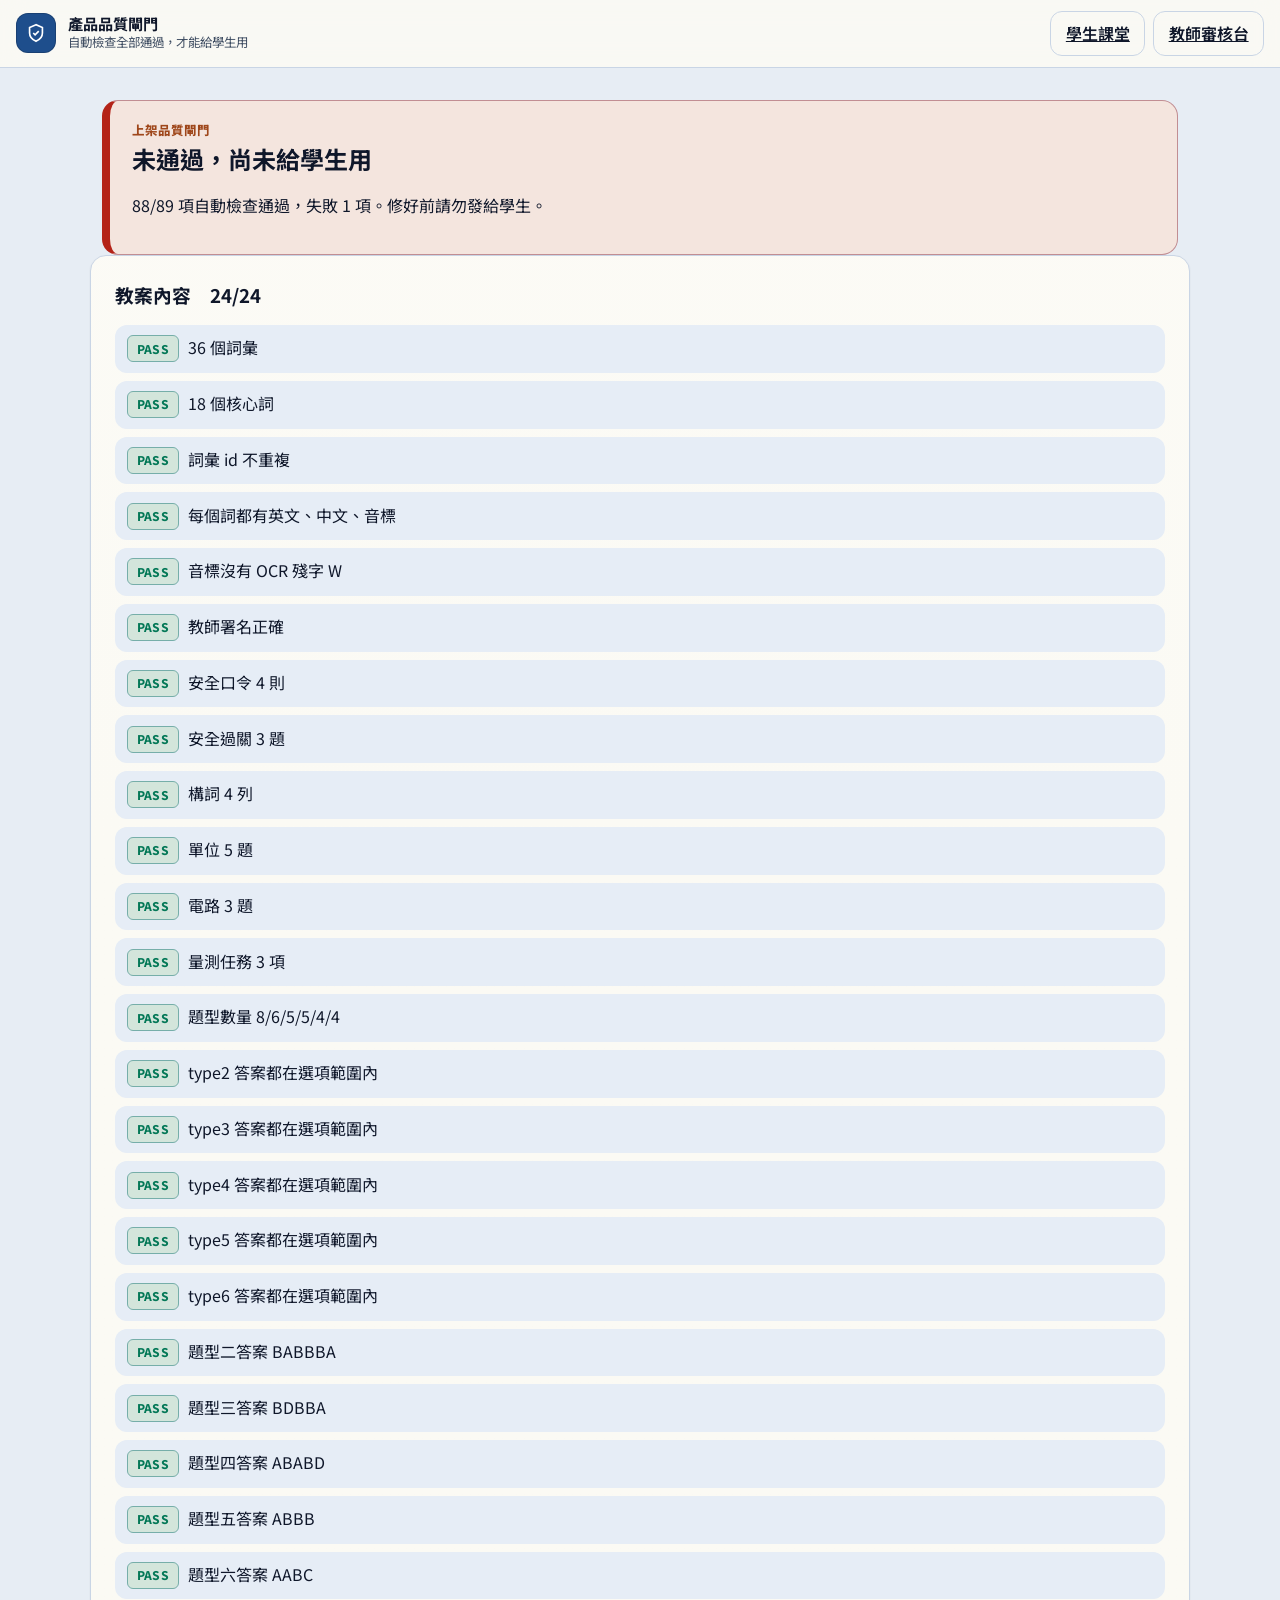
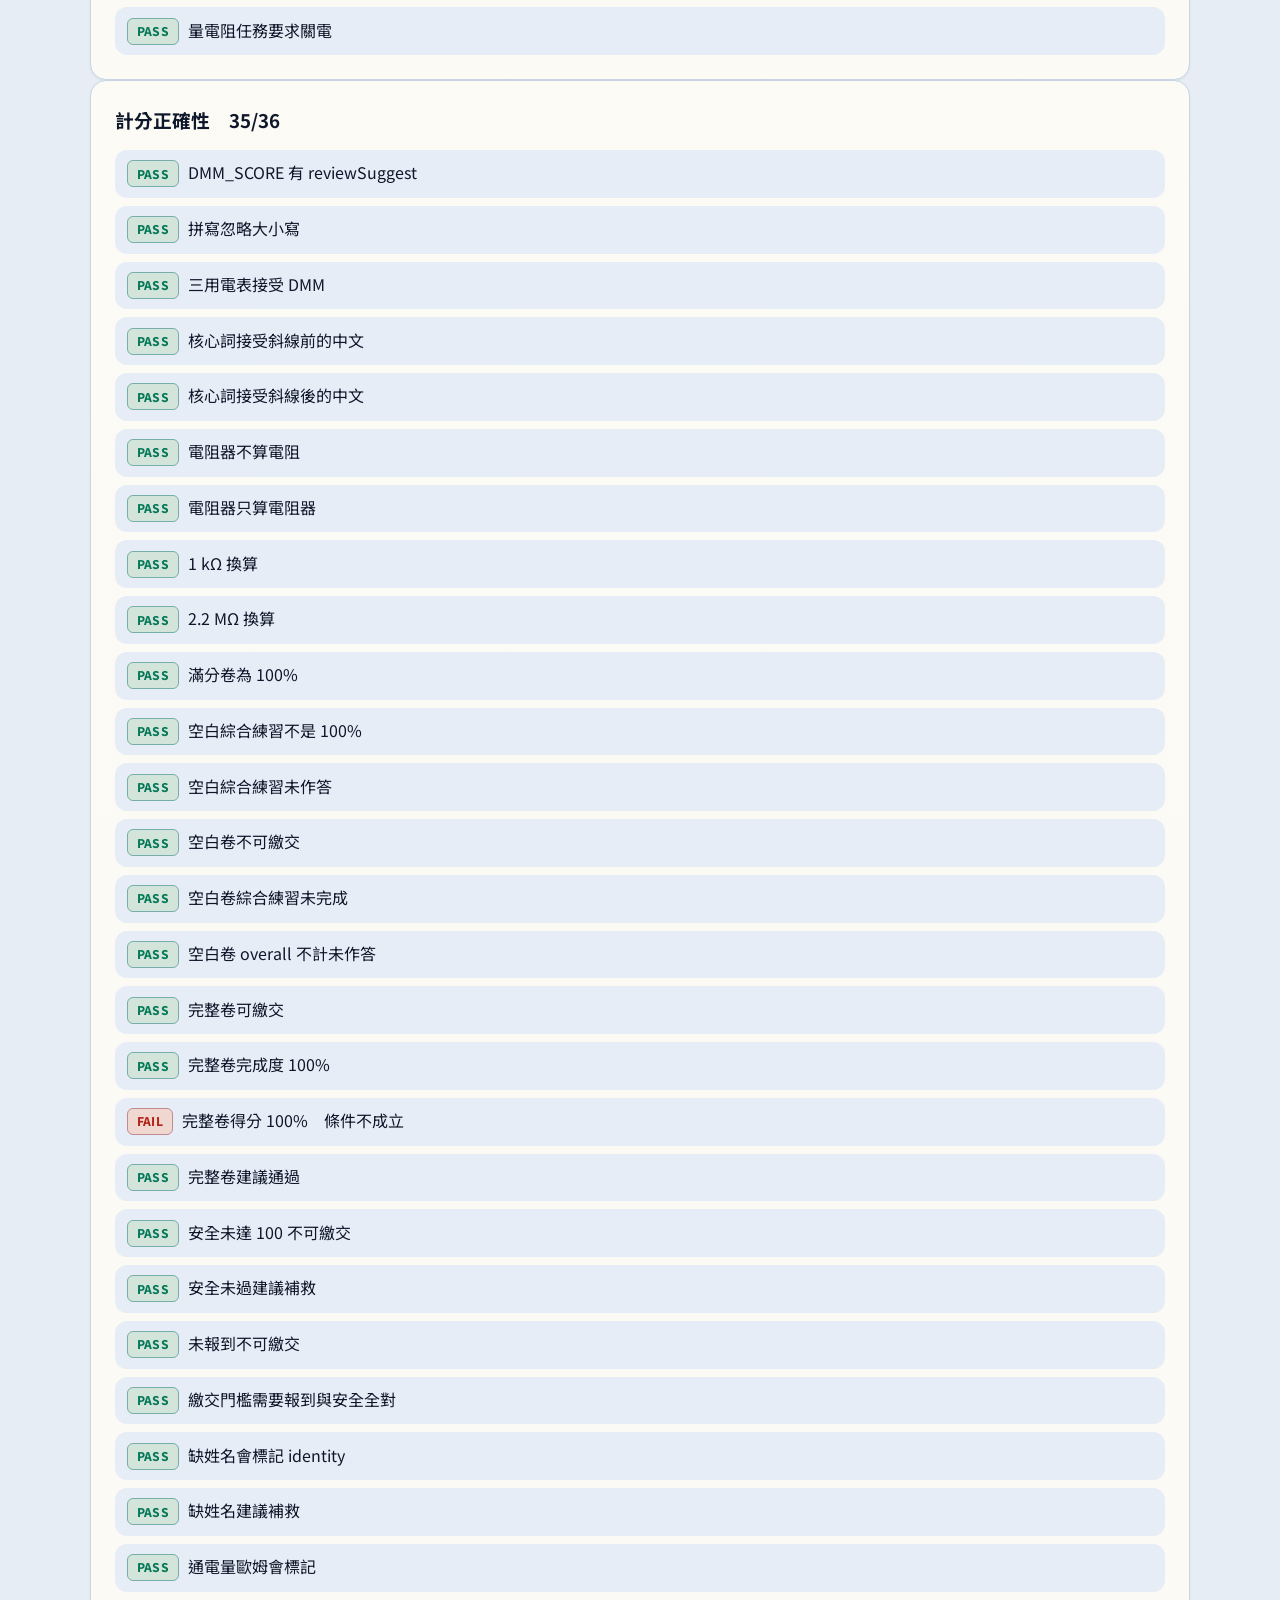
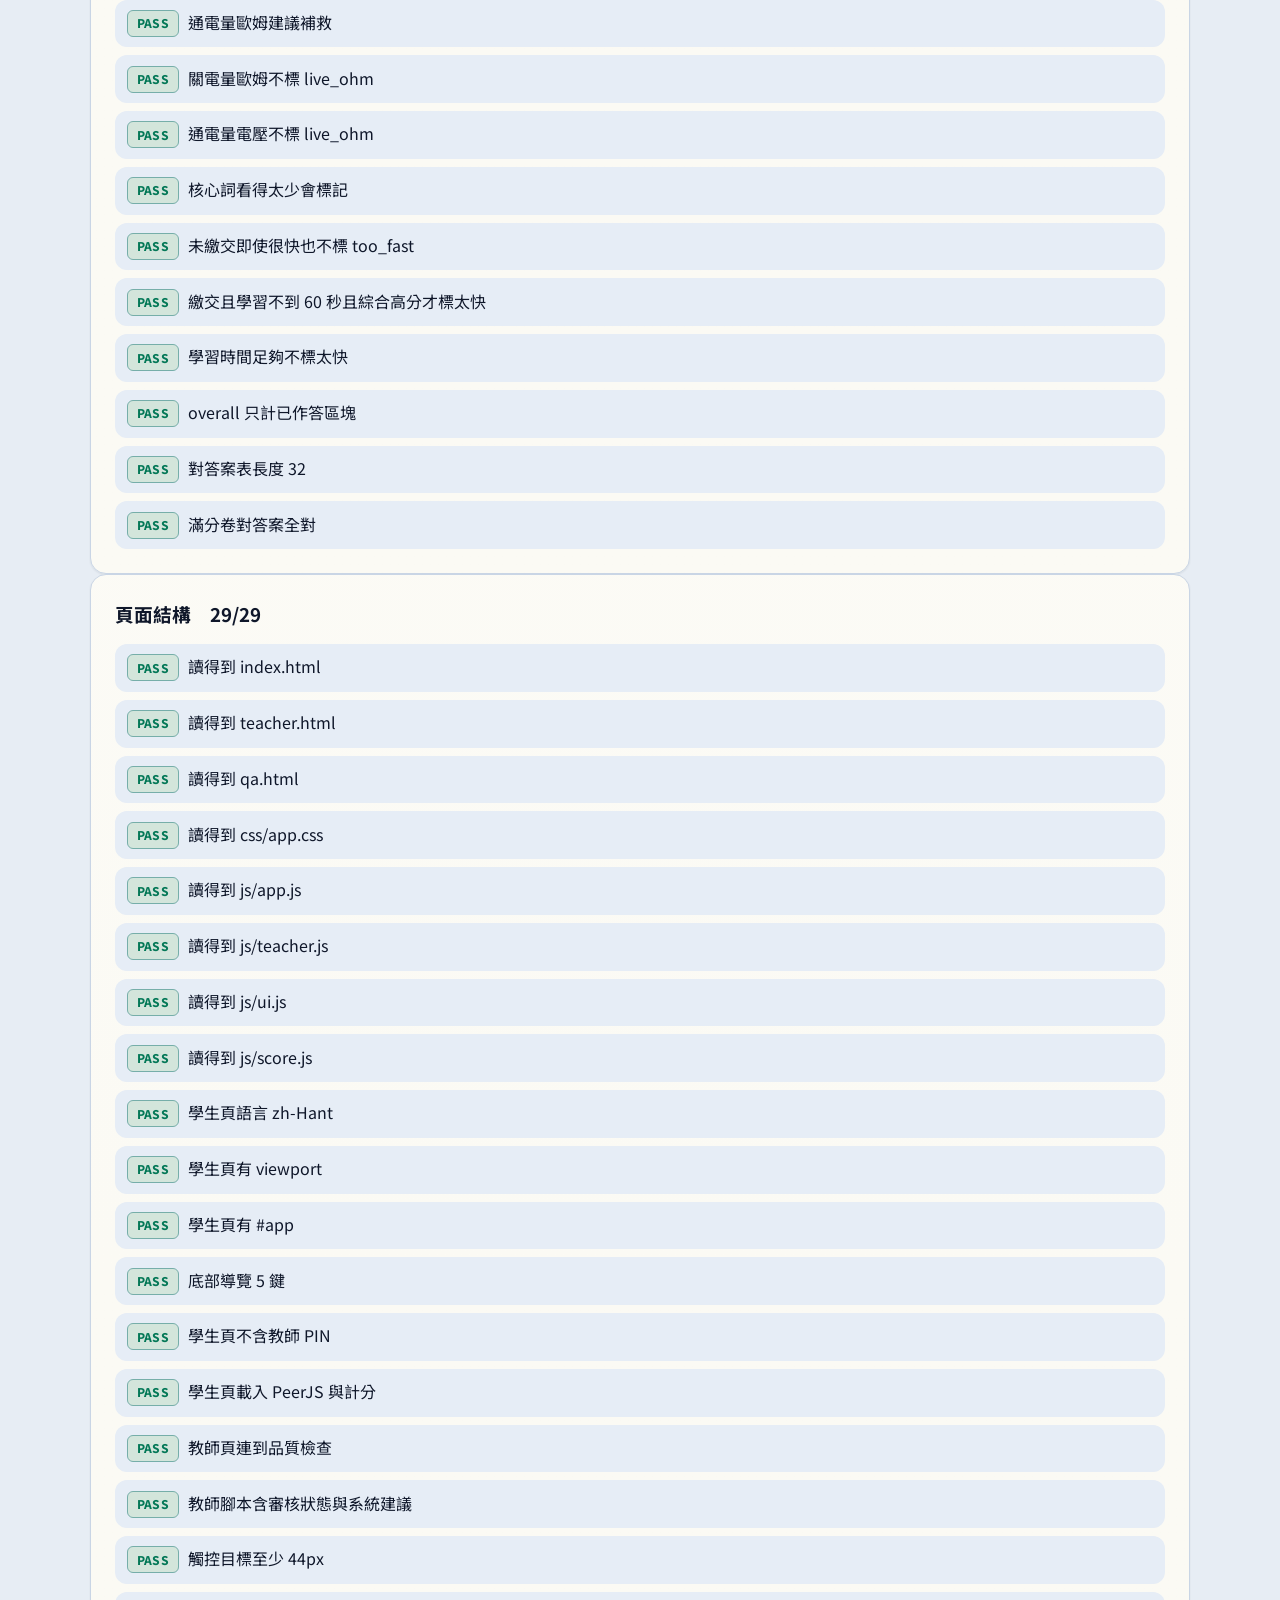
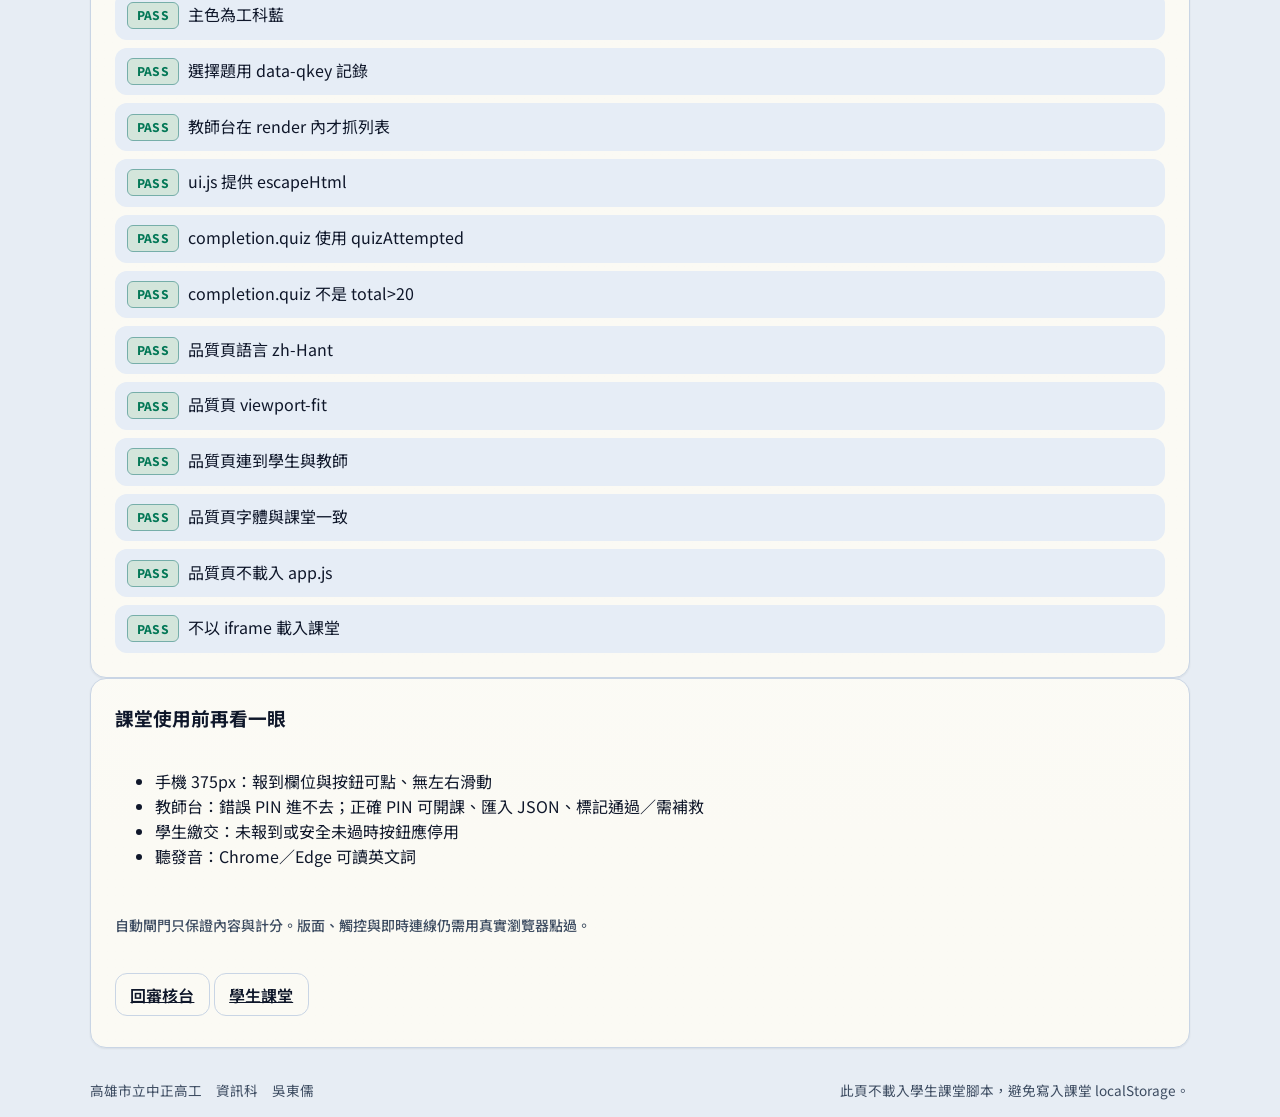
==== commit facf0470: "Fix resistor scoring and publish the classroom site from GitHub. Co-authored-by: Cursor <cursoragent" ====
--- a/qa.html
+++ b/qa.html
@@ -7,7 +7,7 @@
   <title>品質檢查進行中｜尚未給學生用</title>
   <link rel="preconnect" href="https://fonts.googleapis.com">
   <link rel="preconnect" href="https://fonts.gstatic.com" crossorigin>
-  <link href="https://fonts.googleapis.com/css2?family=IBM+Plex+Sans:wght@400;500;600;700&family=Noto+Sans+TC:wght@400;500;700;800&display=swap" rel="stylesheet">
+  <link href="https://fonts.googleapis.com/css2?family=IBM+Plex+Mono:wght@500;600&family=IBM+Plex+Sans:wght@400;500;600;700&family=Noto+Sans+TC:wght@400;500;700;800&display=swap" rel="stylesheet">
   <link rel="stylesheet" href="css/app.css">
 </head>
 <body>
